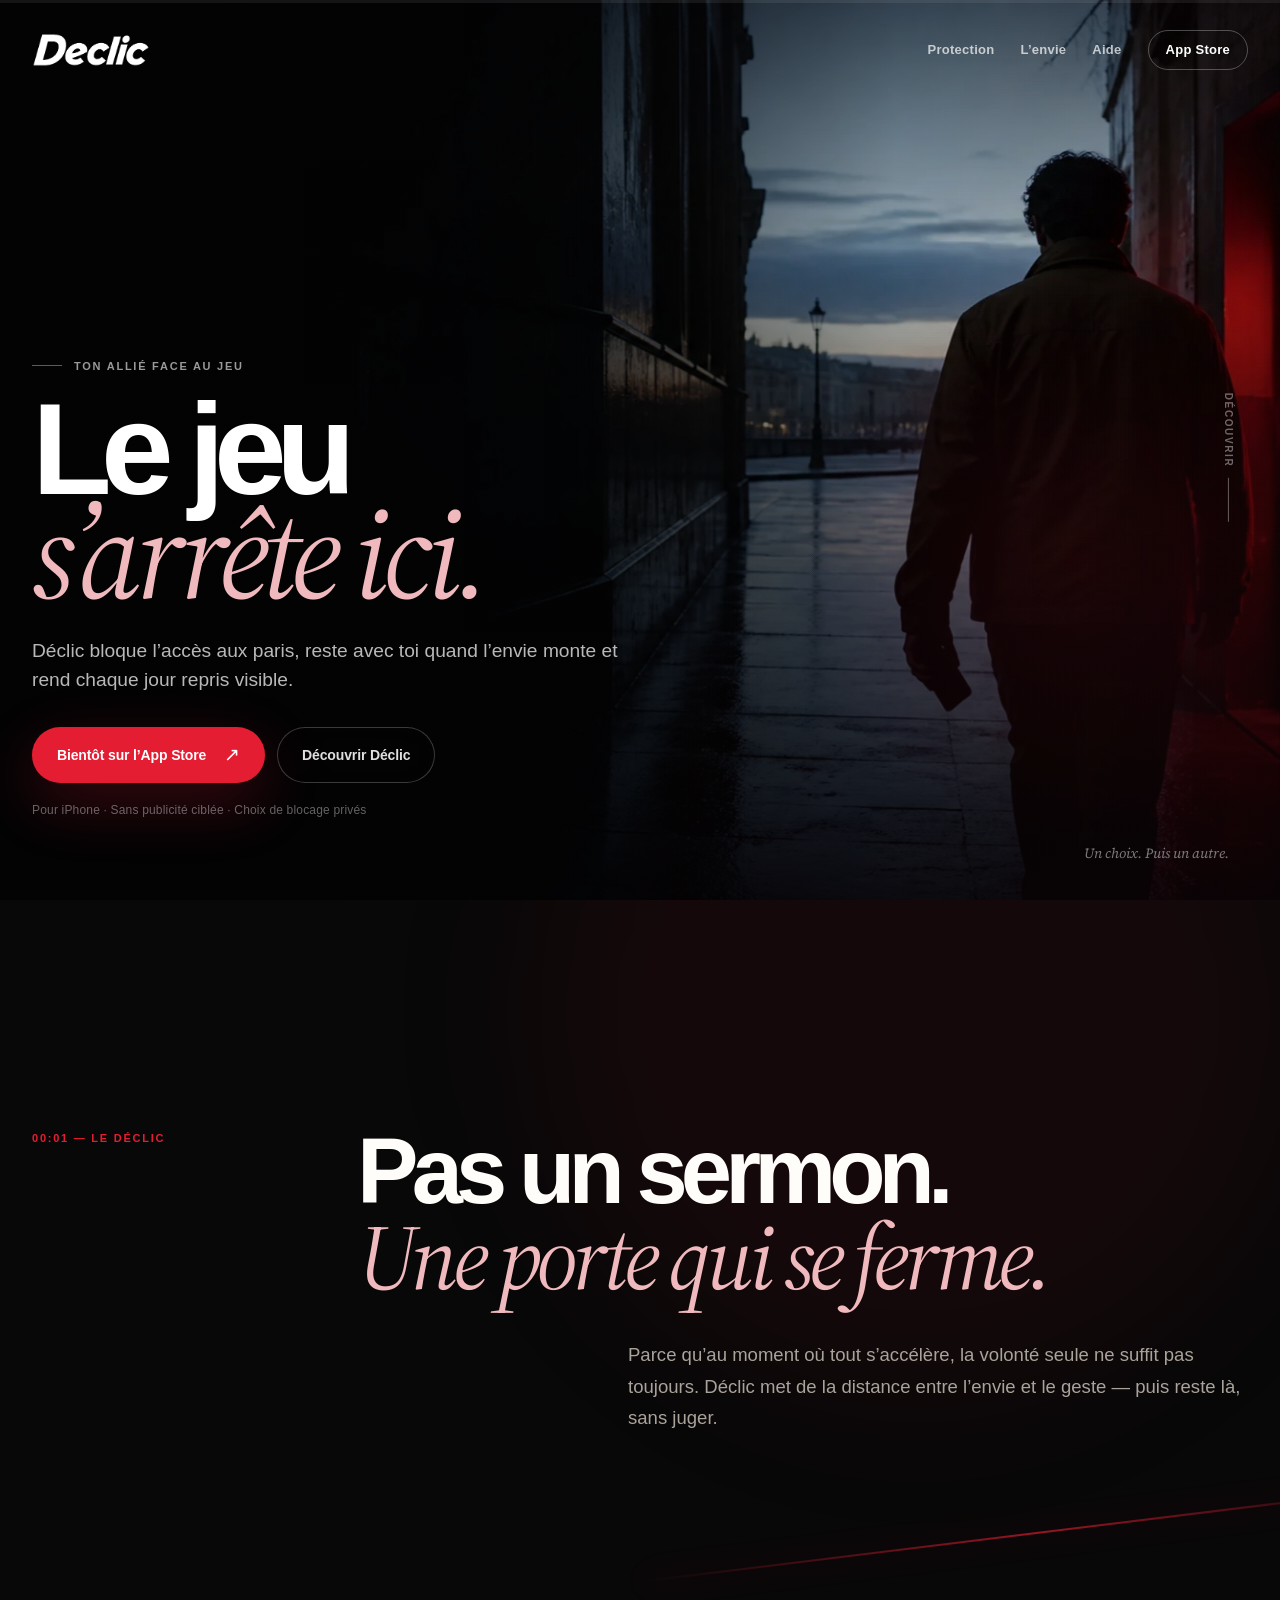
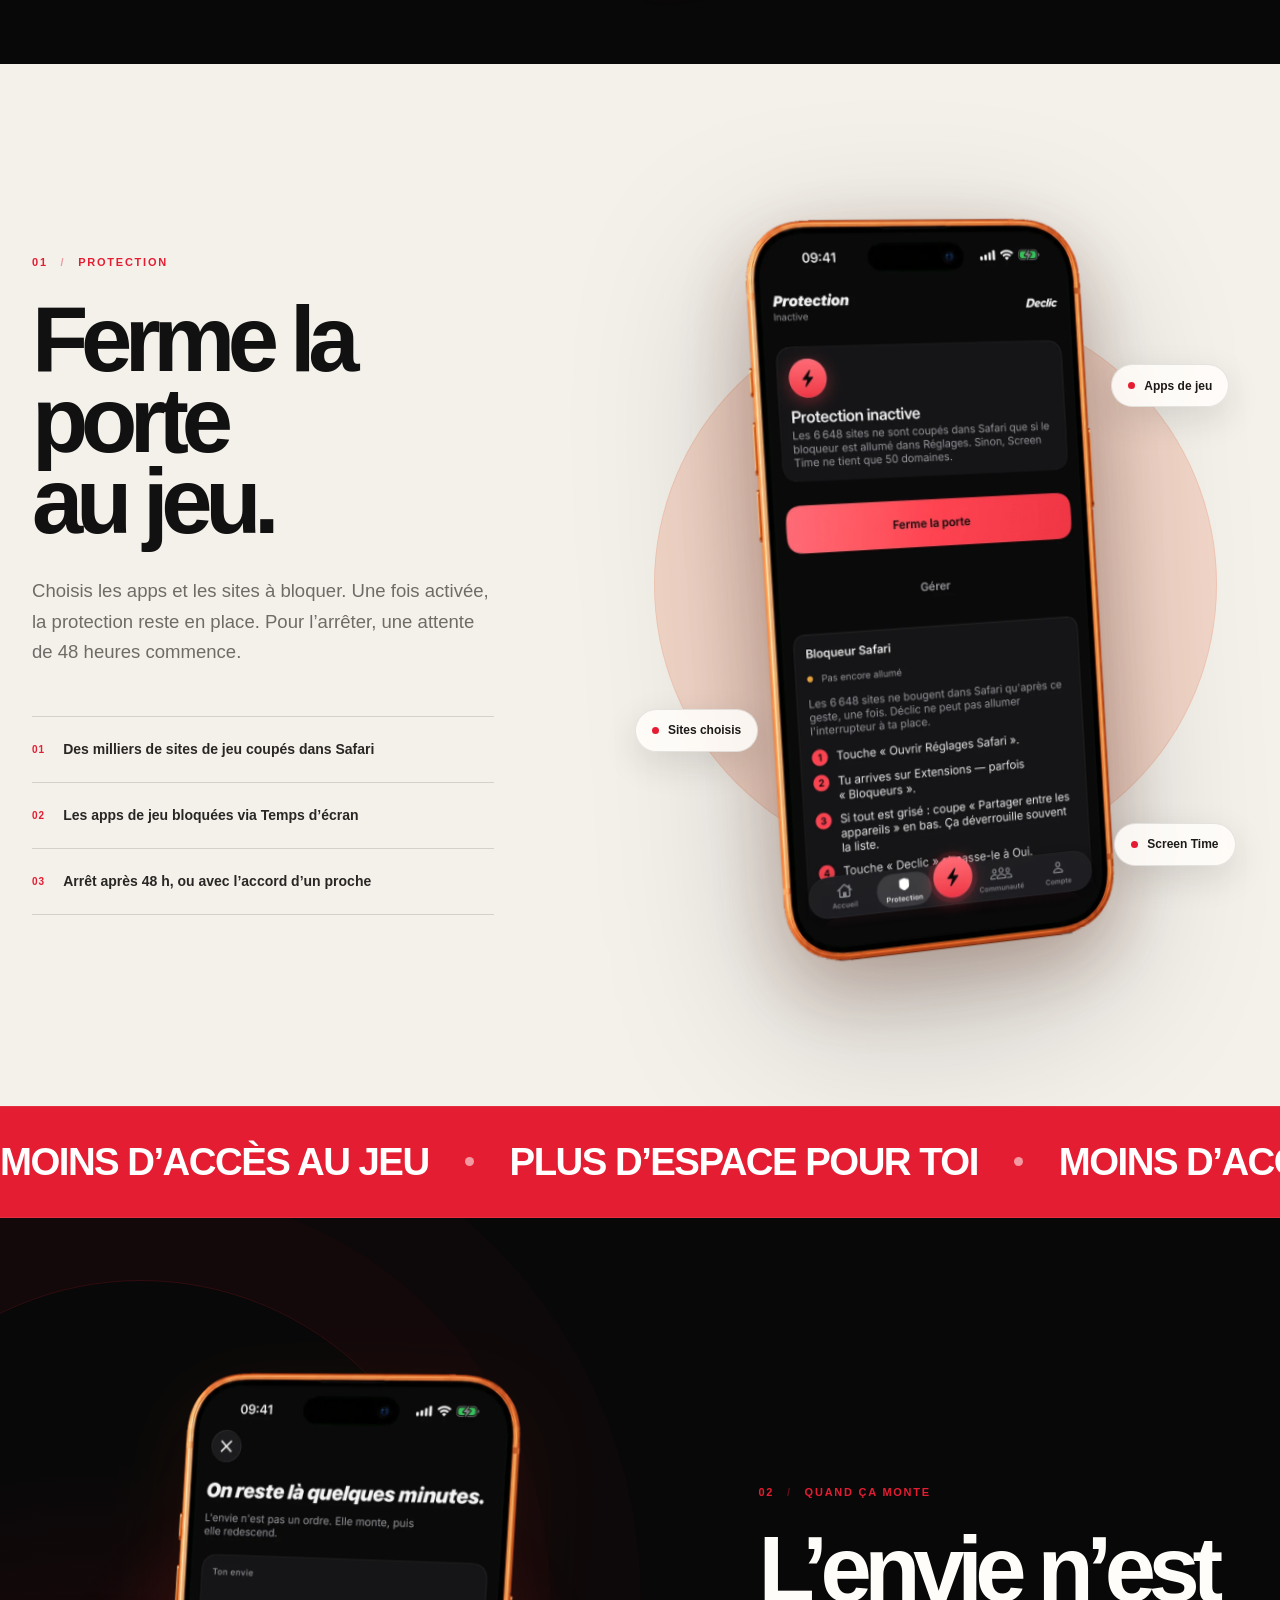
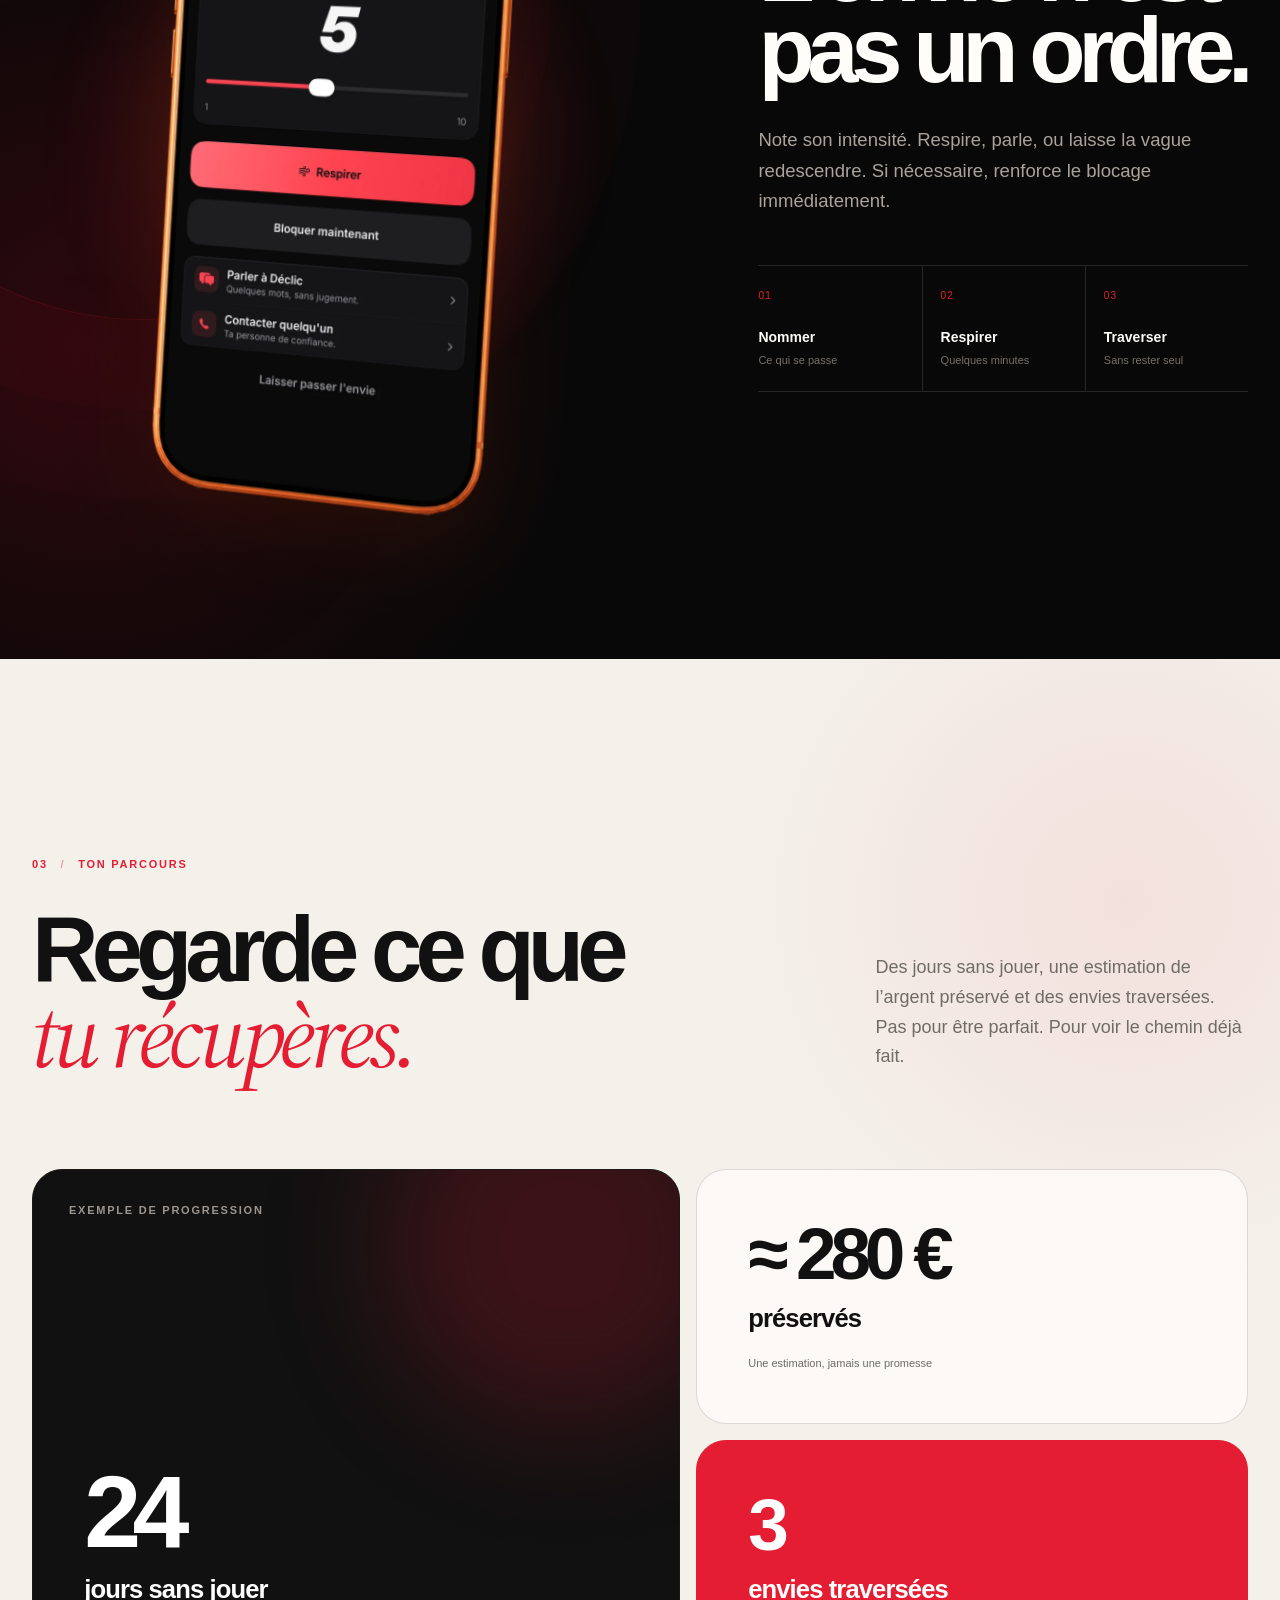
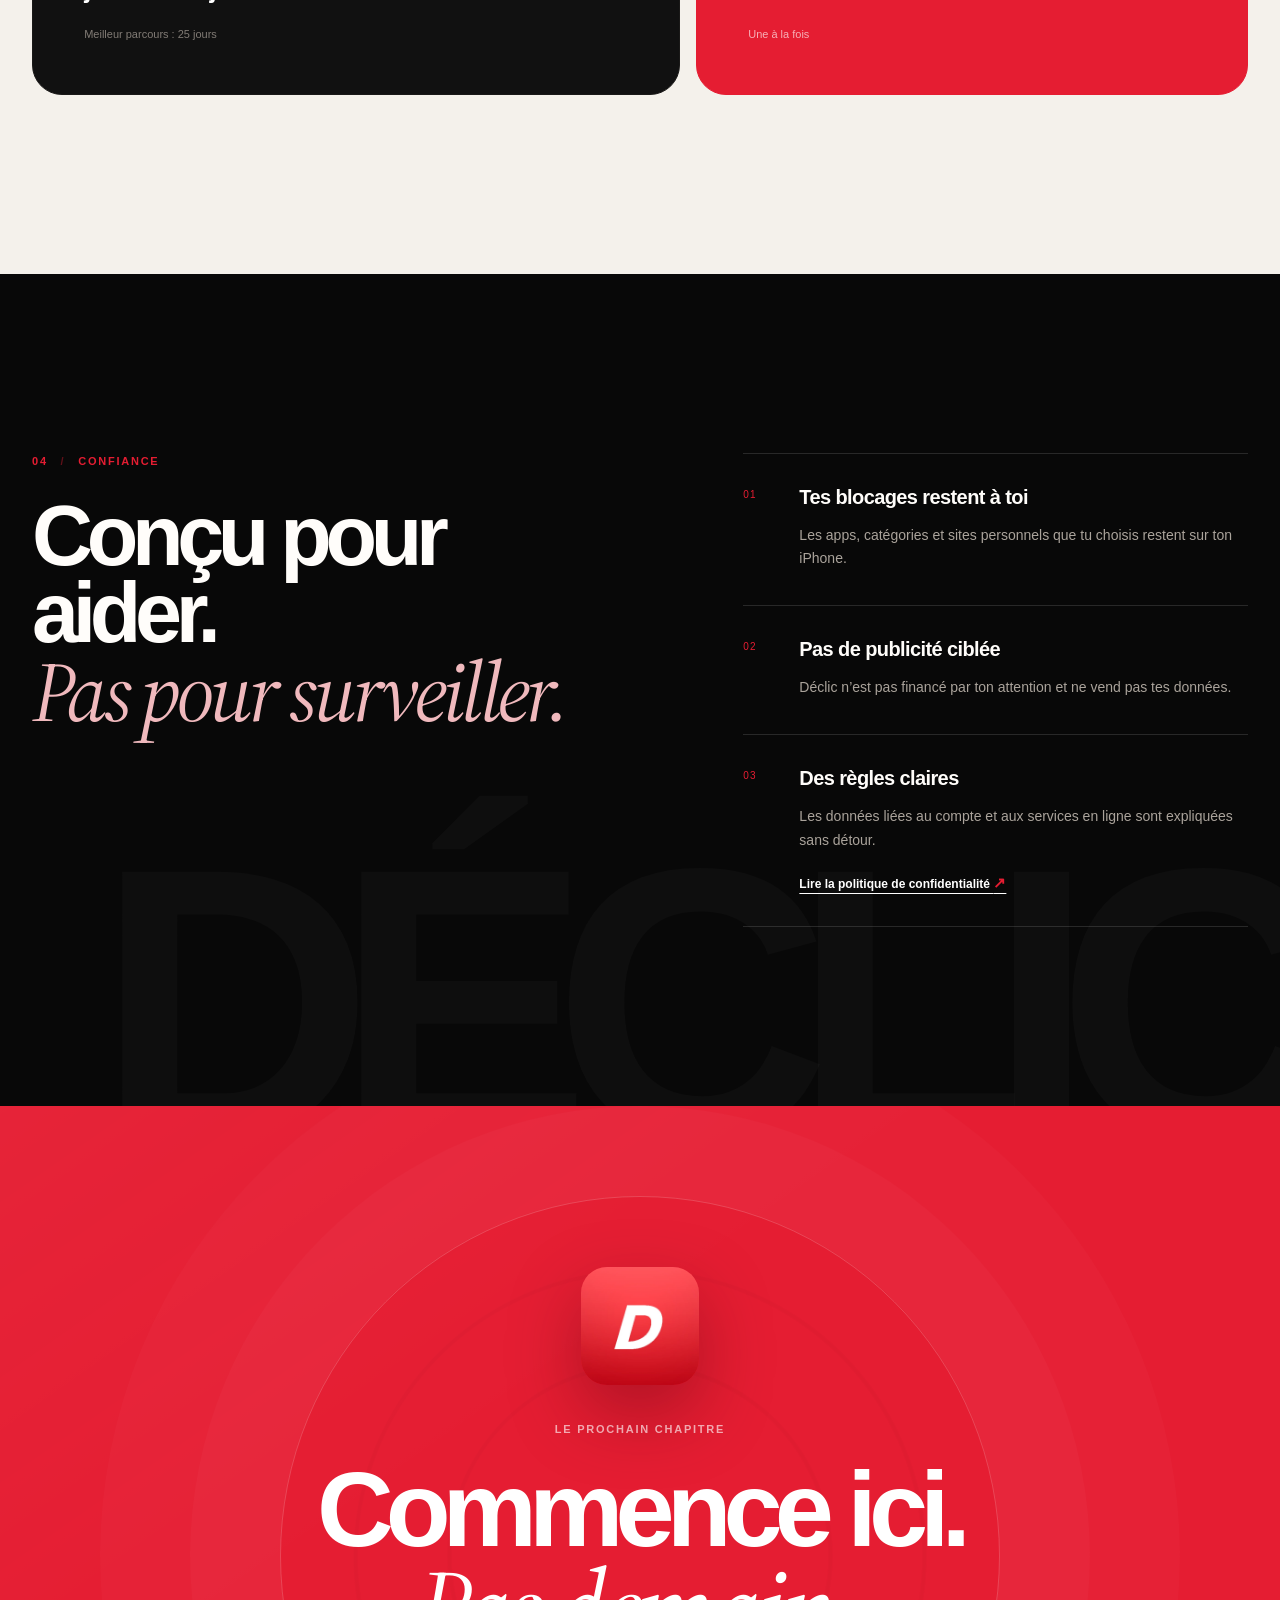
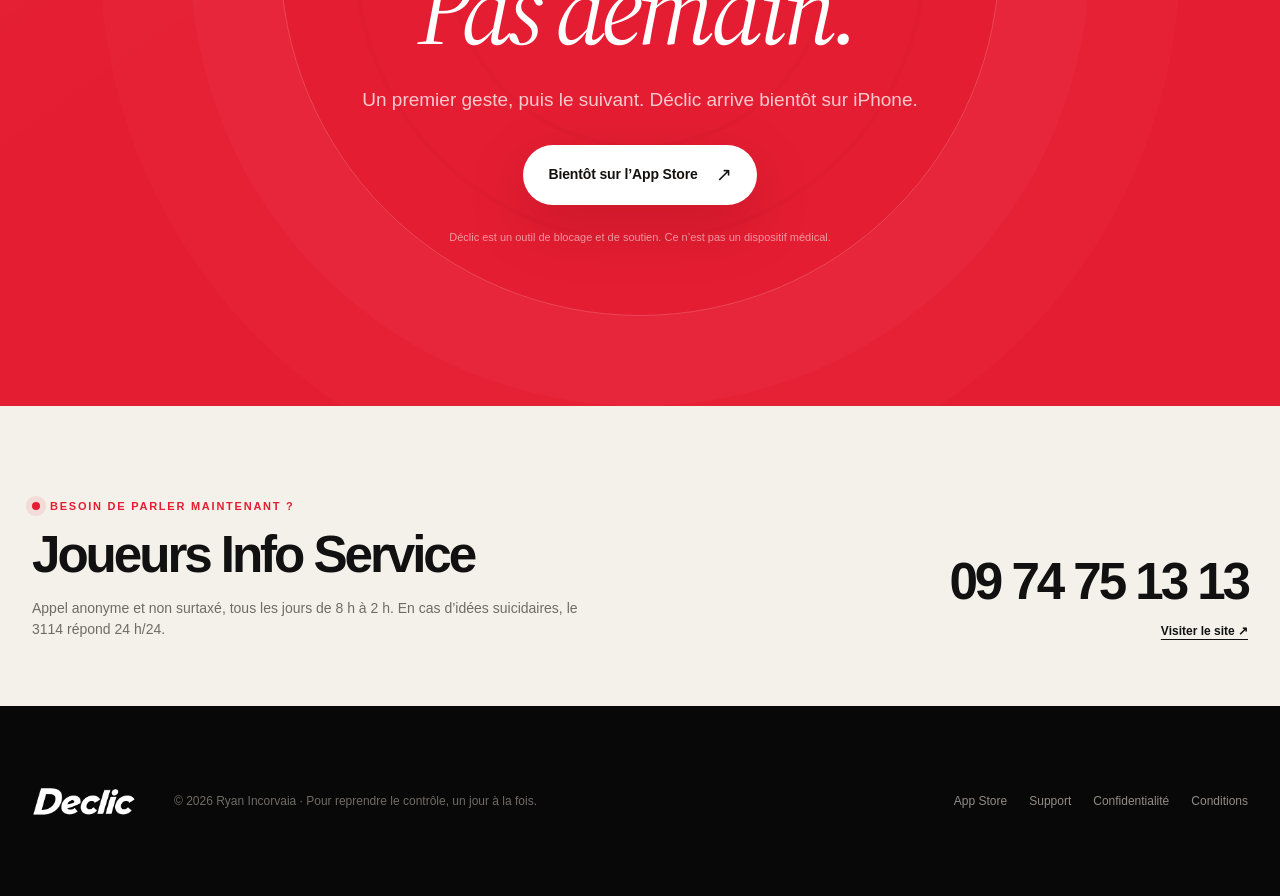
==== index.html @ e05a9e74 "Publish the Déclic site at ryaaan42.github.io. GitHub serves this repo at the account root, so / and" ====
<!doctype html>
<html lang="fr">
  <head>
    <meta charset="utf-8">
    <meta name="viewport" content="width=device-width, initial-scale=1">
    <title>Déclic — L’envie n’est pas un ordre</title>
    <meta
      name="description"
      content="Déclic bloque les apps et sites de jeu, t’accompagne quand l’envie monte et rend visible ce que tu récupères. Bientôt sur iPhone."
    >
    <meta name="apple-itunes-app" content="app-id=6802540340">
    <link rel="canonical" href="https://declicapp.fr/">

    <meta property="og:title" content="Déclic — Le jeu s’arrête ici">
    <meta
      property="og:description"
      content="L’allié face au jeu, sur iPhone."
    >
    <meta property="og:image" content="https://declicapp.fr/assets/og.jpg">
    <meta property="og:image:width" content="1200">
    <meta property="og:image:height" content="630">
    <meta property="og:image:alt" content="Déclic — Le jeu s’arrête ici.">
    <meta property="og:url" content="https://declicapp.fr/">
    <meta property="og:type" content="website">
    <meta property="og:locale" content="fr_FR">
    <meta property="og:site_name" content="Déclic">
    <meta name="twitter:card" content="summary_large_image">
    <meta name="twitter:title" content="Déclic — Le jeu s’arrête ici">
    <meta name="twitter:description" content="L’allié face au jeu, sur iPhone.">
    <meta name="twitter:image" content="https://declicapp.fr/assets/og.jpg">
    <meta name="twitter:image:alt" content="Déclic — Le jeu s’arrête ici.">

    <meta name="theme-color" content="#080808">
    <link rel="icon" href="assets/favicon.ico" sizes="any">
    <link rel="icon" type="image/png" href="assets/favicon.png" sizes="32x32">
    <link rel="apple-touch-icon" href="assets/apple-touch-icon.png">
    <link
      rel="preload"
      href="assets/hero-cinematic.webp"
      as="image"
      type="image/webp"
      fetchpriority="high"
    >
    <link rel="preconnect" href="https://fonts.googleapis.com">
    <link rel="preconnect" href="https://fonts.gstatic.com" crossorigin>
    <link
      href="https://fonts.googleapis.com/css2?family=Source+Serif+4:opsz,ital,wght@8..60,0,400;8..60,1,400&amp;display=swap"
      rel="stylesheet"
    >
    <script>document.documentElement.classList.add("js")</script>
    <link rel="stylesheet" href="styles.css">
    <script src="app.js" defer></script>

    <script type="application/ld+json">
      {
        "@context": "https://schema.org",
        "@type": "SoftwareApplication",
        "name": "Déclic",
        "operatingSystem": "iOS",
        "applicationCategory": "LifestyleApplication",
        "description": "Une app iPhone pour bloquer l’accès aux jeux d’argent, traverser les envies et suivre sa progression.",
        "url": "https://declicapp.fr/",
        "downloadUrl": "https://apps.apple.com/fr/app/id6802540340"
      }
    </script>
  </head>
  <body>
    <a class="skip-link" href="#contenu">Aller au contenu</a>
    <div class="timeline" aria-hidden="true"><span></span></div>

    <section class="hero">
      <picture>
        <source srcset="assets/hero-cinematic.webp" type="image/webp">
        <img
          class="hero-media"
          src="assets/hero-cinematic.jpg"
          width="1696"
          height="960"
          alt="Une personne quitte une rue sombre et marche vers la lumière du matin."
          fetchpriority="high"
        >
      </picture>

      <header class="hero-nav">
        <a class="brand" href="/" aria-label="Déclic, accueil">
          <picture>
            <source srcset="assets/logo.webp" type="image/webp">
            <img src="assets/logo.png" width="620" height="174" alt="">
          </picture>
        </a>
        <nav aria-label="Navigation principale">
          <a href="#protection">Protection</a>
          <a href="#envie">L’envie</a>
          <a href="support.html">Aide</a>
          <a class="nav-cta" href="https://apps.apple.com/fr/app/id6802540340">
            App Store
          </a>
        </nav>
      </header>

      <div class="hero-copy">
        <p class="eyebrow"><span aria-hidden="true"></span> Ton allié face au jeu</p>
        <h1>Le jeu<br><em>s’arrête ici.</em></h1>
        <p class="hero-lede">
          Déclic bloque l’accès aux paris, reste avec toi quand l’envie monte
          et rend chaque jour repris visible.
        </p>
        <div class="hero-actions">
          <a class="button button-primary" href="https://apps.apple.com/fr/app/id6802540340">
            Bientôt sur l’App Store <span aria-hidden="true">↗</span>
          </a>
          <a class="button button-ghost" href="#protection">Découvrir Déclic</a>
        </div>
        <p class="hero-note">Pour iPhone · Sans publicité ciblée · Choix de blocage privés</p>
      </div>

      <p class="scene-note" aria-hidden="true">Un choix. Puis un autre.</p>
      <a class="scroll-cue" href="#contenu" aria-label="Faire défiler vers la présentation">
        <span>Découvrir</span><i aria-hidden="true"></i>
      </a>
    </section>

    <main id="contenu">
      <section class="manifesto section-dark">
        <div class="shell manifesto-grid">
          <p class="scene-time reveal">00:01 — LE DÉCLIC</p>
          <div class="manifesto-copy reveal">
            <h2>Pas un sermon.<br><em>Une porte qui se ferme.</em></h2>
            <p>
              Parce qu’au moment où tout s’accélère, la volonté seule ne suffit pas toujours.
              Déclic met de la distance entre l’envie et le geste — puis reste là, sans juger.
            </p>
          </div>
        </div>
        <div class="red-thread" aria-hidden="true"></div>
      </section>

      <section class="act act-light" id="protection">
        <div class="shell act-grid">
          <div class="act-copy reveal">
            <p class="act-index">01 <span>/</span> PROTECTION</p>
            <h2>Ferme la porte<br>au jeu.</h2>
            <p class="act-lede">
              Choisis les apps et les sites à bloquer. Une fois activée, la protection
              reste en place. Pour l’arrêter, une attente de 48 heures commence.
            </p>
            <ul class="feature-list">
              <li><span aria-hidden="true">01</span> Des milliers de sites de jeu coupés dans Safari</li>
              <li><span aria-hidden="true">02</span> Les apps de jeu bloquées via Temps d’écran</li>
              <li><span aria-hidden="true">03</span> Arrêt après 48 h, ou avec l’accord d’un proche</li>
            </ul>
          </div>

          <div class="phone-stage reveal" aria-label="Déclic sur iPhone 17 Pro Max Cosmic Orange, écran Protection">
            <div class="stage-glow stage-glow-light" aria-hidden="true"></div>
            <figure class="device-shot device-shot-left">
              <picture>
                <source srcset="assets/device-protection.webp" type="image/webp">
                <img
                  src="assets/device-protection.png"
                  width="748"
                  height="1547"
                  alt="Écran Protection de Déclic sur iPhone 17 Pro Max Cosmic Orange."
                  loading="lazy"
                >
              </picture>
            </figure>
            <span class="float-label float-label-one" aria-hidden="true">Apps de jeu</span>
            <span class="float-label float-label-two" aria-hidden="true">Sites choisis</span>
            <span class="float-label float-label-three" aria-hidden="true">Screen Time</span>
          </div>
        </div>
      </section>

      <section class="interlude" aria-label="Transition">
        <div class="interlude-track" aria-hidden="true">
          <span>MOINS D’ACCÈS AU JEU</span><i></i><span>PLUS D’ESPACE POUR TOI</span><i></i>
          <span>MOINS D’ACCÈS AU JEU</span><i></i><span>PLUS D’ESPACE POUR TOI</span>
        </div>
      </section>

      <section class="act act-dark" id="envie">
        <div class="urge-aura" aria-hidden="true"></div>
        <div class="shell act-grid act-grid-reverse">
          <div class="phone-stage reveal" aria-label="Déclic sur iPhone 17 Pro Max Cosmic Orange, écran envie">
            <div class="stage-glow stage-glow-red" aria-hidden="true"></div>
            <figure class="device-shot device-shot-right">
              <picture>
                <source srcset="assets/device-urge.webp" type="image/webp">
                <img
                  src="assets/device-urge.png"
                  width="748"
                  height="1547"
                  alt="Écran envie de Déclic sur iPhone 17 Pro Max Cosmic Orange."
                  loading="lazy"
                >
              </picture>
            </figure>
          </div>

          <div class="act-copy reveal">
            <p class="act-index">02 <span>/</span> QUAND ÇA MONTE</p>
            <h2>L’envie n’est<br>pas un ordre.</h2>
            <p class="act-lede">
              Note son intensité. Respire, parle, ou laisse la vague redescendre.
              Si nécessaire, renforce le blocage immédiatement.
            </p>
            <div class="urge-steps" aria-label="Trois étapes pour traverser une envie">
              <div><span>01</span><strong>Nommer</strong><small>Ce qui se passe</small></div>
              <div><span>02</span><strong>Respirer</strong><small>Quelques minutes</small></div>
              <div><span>03</span><strong>Traverser</strong><small>Sans rester seul</small></div>
            </div>
          </div>
        </div>
      </section>

      <section class="progress-section" id="progression">
        <div class="shell">
          <div class="progress-heading reveal">
            <p class="act-index">03 <span>/</span> TON PARCOURS</p>
            <h2>Regarde ce que<br><em>tu récupères.</em></h2>
            <p>
              Des jours sans jouer, une estimation de l’argent préservé et des envies
              traversées. Pas pour être parfait. Pour voir le chemin déjà fait.
            </p>
          </div>

          <div class="metrics" aria-label="Exemple de progression dans Déclic">
            <article class="metric metric-primary reveal">
              <p class="metric-label">Exemple de progression</p>
              <strong>24</strong>
              <span>jours sans jouer</span>
              <small>Meilleur parcours : 25 jours</small>
            </article>
            <article class="metric reveal">
              <strong>≈ 280 €</strong>
              <span>préservés</span>
              <small>Une estimation, jamais une promesse</small>
            </article>
            <article class="metric metric-accent reveal">
              <strong>3</strong>
              <span>envies traversées</span>
              <small>Une à la fois</small>
            </article>
          </div>
        </div>
      </section>

      <section class="trust-section section-dark" id="confidentialite">
        <div class="shell trust-grid">
          <div class="trust-heading reveal">
            <p class="act-index">04 <span>/</span> CONFIANCE</p>
            <h2>Conçu pour aider.<br><em>Pas pour surveiller.</em></h2>
          </div>

          <div class="trust-points">
            <article class="trust-point reveal">
              <span aria-hidden="true">01</span>
              <h3>Tes blocages restent à toi</h3>
              <p>
                Les apps, catégories et sites personnels que tu choisis restent sur ton iPhone.
              </p>
            </article>
            <article class="trust-point reveal">
              <span aria-hidden="true">02</span>
              <h3>Pas de publicité ciblée</h3>
              <p>
                Déclic n’est pas financé par ton attention et ne vend pas tes données.
              </p>
            </article>
            <article class="trust-point reveal">
              <span aria-hidden="true">03</span>
              <h3>Des règles claires</h3>
              <p>
                Les données liées au compte et aux services en ligne sont expliquées sans détour.
              </p>
              <a href="confidentialite.html">Lire la politique de confidentialité <b aria-hidden="true">↗</b></a>
            </article>
          </div>
        </div>
      </section>

      <section class="final-cta">
        <div class="final-orbit" aria-hidden="true"></div>
        <div class="shell final-inner reveal">
          <picture>
            <source srcset="assets/app-icon.webp" type="image/webp">
            <img class="app-icon" src="assets/app-icon.png" width="512" height="512" alt="Icône Déclic">
          </picture>
          <p class="scene-time">LE PROCHAIN CHAPITRE</p>
          <h2>Commence ici.<br><em>Pas demain.</em></h2>
          <p>Un premier geste, puis le suivant. Déclic arrive bientôt sur iPhone.</p>
          <a class="button button-store" href="https://apps.apple.com/fr/app/id6802540340">
            Bientôt sur l’App Store <span aria-hidden="true">↗</span>
          </a>
          <small>Déclic est un outil de blocage et de soutien. Ce n’est pas un dispositif médical.</small>
        </div>
      </section>
    </main>

    <aside class="help" aria-labelledby="help-title">
      <div class="shell help-inner">
        <div>
          <p class="help-kicker"><span aria-hidden="true"></span> Besoin de parler maintenant&nbsp;?</p>
          <h2 id="help-title">Joueurs Info Service</h2>
          <p>
            Appel anonyme et non surtaxé, tous les jours de 8&nbsp;h à 2&nbsp;h.
            En cas d’idées suicidaires, le 3114 répond 24&nbsp;h/24.
          </p>
        </div>
        <div class="help-actions">
          <a class="help-phone" href="tel:+33974751313">09 74 75 13 13</a>
          <a href="https://www.joueurs-info-service.fr">Visiter le site <span aria-hidden="true">↗</span></a>
        </div>
      </div>
    </aside>

    <footer class="site-footer">
      <div class="shell footer-inner">
        <a class="brand footer-brand" href="/" aria-label="Déclic, accueil">
          <picture>
            <source srcset="assets/logo.webp" type="image/webp">
            <img src="assets/logo.png" width="620" height="174" alt="">
          </picture>
        </a>
        <p>© 2026 Ryan Incorvaia · Pour reprendre le contrôle, un jour à la fois.</p>
        <nav aria-label="Liens de bas de page">
          <a href="https://apps.apple.com/fr/app/id6802540340">App Store</a>
          <a href="support.html">Support</a>
          <a href="confidentialite.html">Confidentialité</a>
          <a href="https://www.apple.com/legal/internet-services/itunes/dev/stdeula/">Conditions</a>
        </nav>
      </div>
    </footer>
  </body>
</html>
---- styles.css ----
:root {
  --black: #080808;
  --black-soft: #111111;
  --ink: #111111;
  --paper: #f4f1eb;
  --paper-soft: #e9e5dd;
  --white: #fffdfa;
  --red: #e51d32;
  --red-deep: #a8091d;
  --rose: #f0b9bd;
  --muted-dark: #6f6b66;
  --muted-light: #aaa39b;
  --line-dark: rgba(255, 255, 255, 0.13);
  --line-light: rgba(17, 17, 17, 0.14);
  --sans: -apple-system, BlinkMacSystemFont, "Segoe UI", Helvetica, Arial, sans-serif;
  --serif: "Source Serif 4", Georgia, serif;
}

* {
  box-sizing: border-box;
}

html {
  scroll-behavior: smooth;
  background: var(--black);
}

body {
  margin: 0;
  overflow-x: hidden;
  background: var(--black);
  color: var(--white);
  font-family: var(--sans);
  font-size: 17px;
  line-height: 1.5;
  -webkit-font-smoothing: antialiased;
  text-rendering: optimizeLegibility;
}

body,
a,
button {
  -webkit-tap-highlight-color: transparent;
}

img {
  display: block;
  max-width: 100%;
  height: auto;
}

a {
  color: inherit;
}

::selection {
  background: var(--red);
  color: #fff;
}

:focus-visible {
  outline: 3px solid #fff;
  outline-offset: 4px;
  border-radius: 4px;
}

.skip-link {
  position: fixed;
  z-index: 1000;
  top: 14px;
  left: 14px;
  padding: 12px 16px;
  border-radius: 999px;
  background: #fff;
  color: #000;
  font-weight: 750;
  text-decoration: none;
  transform: translateY(-150%);
  transition: transform 160ms ease;
}

.skip-link:focus {
  transform: translateY(0);
}

.timeline {
  position: fixed;
  z-index: 100;
  inset: 0 0 auto;
  height: 3px;
  background: rgba(255, 255, 255, 0.07);
  pointer-events: none;
}

.timeline span {
  display: block;
  width: 100%;
  height: 100%;
  background: var(--red);
  transform: scaleX(0);
  transform-origin: left center;
  will-change: transform;
}

.shell {
  width: min(1280px, calc(100% - 64px));
  margin-inline: auto;
}

.section-dark {
  background: var(--black);
  color: var(--white);
}

.brand,
.mark {
  display: inline-flex;
  align-items: center;
  color: inherit;
  font-family: var(--sans);
  font-weight: 850;
  letter-spacing: -0.065em;
  line-height: 1;
  text-decoration: none;
}

.brand picture,
.mark picture {
  display: contents;
}

.brand img,
.mark img {
  width: 118px;
  height: auto;
}

.brand span,
.mark span {
  color: var(--red);
}

.button {
  min-height: 56px;
  display: inline-flex;
  align-items: center;
  justify-content: center;
  gap: 18px;
  padding: 0 24px;
  border: 1px solid transparent;
  border-radius: 999px;
  font-size: 14px;
  font-weight: 760;
  letter-spacing: -0.01em;
  text-decoration: none;
  transition: transform 180ms ease, background 180ms ease, border-color 180ms ease;
}

.button:hover {
  transform: translateY(-2px);
}

.button span {
  font-size: 19px;
  font-weight: 400;
}

.scene-time,
.act-index,
.eyebrow,
.metric-label,
.help-kicker {
  font-size: 11px;
  font-weight: 760;
  letter-spacing: 0.16em;
  text-transform: uppercase;
}

/* Hero */

.hero {
  min-height: 100svh;
  position: relative;
  display: grid;
  grid-template-rows: auto 1fr;
  isolation: isolate;
  overflow: hidden;
  background: #050506;
  color: #fff;
}

.hero > picture {
  position: absolute;
  z-index: -3;
  inset: 0;
}

.hero-media {
  width: 100%;
  height: 100%;
  object-fit: cover;
  object-position: 60% center;
  animation: heroPush 14s cubic-bezier(0.2, 0.65, 0.25, 1) both;
}

.hero::before,
.hero::after {
  content: "";
  position: absolute;
  z-index: -2;
  inset: 0;
  pointer-events: none;
}

.hero::before {
  background:
    linear-gradient(90deg, rgba(3, 3, 4, 0.96) 0%, rgba(3, 3, 4, 0.8) 35%, rgba(3, 3, 4, 0.12) 70%),
    linear-gradient(180deg, rgba(3, 3, 4, 0.52) 0%, transparent 28%, rgba(3, 3, 4, 0.88) 100%);
}

.hero::after {
  z-index: -1;
  opacity: 0.6;
  background:
    radial-gradient(circle at 84% 62%, rgba(229, 29, 50, 0.16), transparent 24%),
    linear-gradient(115deg, transparent 55%, rgba(229, 29, 50, 0.06));
}

.hero-nav {
  width: min(1480px, calc(100% - 64px));
  margin-inline: auto;
  padding-top: 30px;
  display: flex;
  align-items: center;
  justify-content: space-between;
  gap: 30px;
}

.hero-nav .brand {
  font-size: 26px;
}

.hero-nav nav {
  display: flex;
  align-items: center;
  gap: 26px;
}

.hero-nav nav a {
  color: rgba(255, 255, 255, 0.7);
  font-size: 13px;
  font-weight: 680;
  letter-spacing: 0.02em;
  text-decoration: none;
  transition: color 160ms ease, background 160ms ease;
}

.hero-nav nav a:hover {
  color: #fff;
}

.hero-nav .nav-cta {
  min-height: 40px;
  padding: 0 17px;
  display: inline-flex;
  align-items: center;
  border: 1px solid rgba(255, 255, 255, 0.28);
  border-radius: 999px;
  color: #fff;
}

.hero-nav .nav-cta:hover {
  background: rgba(255, 255, 255, 0.1);
}

.hero-copy {
  width: min(1480px, calc(100% - 64px));
  margin-inline: auto;
  align-self: end;
  padding: clamp(120px, 16vh, 210px) 0 clamp(72px, 9vh, 104px);
}

.eyebrow {
  margin: 0 0 24px;
  display: flex;
  align-items: center;
  gap: 12px;
  color: rgba(255, 255, 255, 0.6);
}

.eyebrow span {
  width: 30px;
  height: 1px;
  background: var(--red);
}

.hero h1 {
  max-width: 8.4ch;
  margin: 0;
  font-size: clamp(72px, 10.2vw, 152px);
  font-weight: 770;
  letter-spacing: -0.082em;
  line-height: 0.79;
}

.hero h1 em,
.manifesto h2 em,
.progress-heading h2 em,
.trust-heading h2 em,
.final-inner h2 em {
  display: inline-block;
  padding-right: 0.07em;
  color: var(--rose);
  font-family: var(--serif);
  font-weight: 400;
  letter-spacing: -0.055em;
}

.hero-lede {
  max-width: 610px;
  margin: 30px 0 32px;
  color: rgba(255, 255, 255, 0.72);
  font-size: clamp(17px, 1.5vw, 21px);
  line-height: 1.55;
}

.hero-actions {
  display: flex;
  align-items: center;
  flex-wrap: wrap;
  gap: 12px;
}

.button-primary {
  background: var(--red);
  color: #fff;
  box-shadow: 0 20px 60px rgba(229, 29, 50, 0.24);
}

.button-primary:hover {
  background: #f0253d;
}

.button-ghost {
  border-color: rgba(255, 255, 255, 0.22);
  background: rgba(10, 10, 10, 0.15);
  color: rgba(255, 255, 255, 0.88);
  backdrop-filter: blur(12px);
}

.button-ghost:hover {
  border-color: rgba(255, 255, 255, 0.42);
  background: rgba(255, 255, 255, 0.07);
}

.hero-note {
  margin: 18px 0 0;
  color: rgba(255, 255, 255, 0.38);
  font-size: 12px;
  letter-spacing: 0.015em;
}

.scene-note {
  position: absolute;
  right: 4vw;
  bottom: 4vh;
  margin: 0;
  color: rgba(255, 255, 255, 0.46);
  font-family: var(--serif);
  font-size: 14px;
  font-style: italic;
}

.scroll-cue {
  position: absolute;
  right: 4vw;
  top: 50%;
  display: flex;
  align-items: center;
  gap: 11px;
  color: rgba(255, 255, 255, 0.4);
  font-size: 10px;
  font-weight: 700;
  letter-spacing: 0.16em;
  text-decoration: none;
  text-transform: uppercase;
  transform: rotate(90deg) translateX(50%);
  transform-origin: right center;
}

.scroll-cue i {
  width: 44px;
  height: 1px;
  display: block;
  background: rgba(255, 255, 255, 0.36);
}

/* Manifesto */

.manifesto {
  position: relative;
  overflow: hidden;
  padding: clamp(130px, 18vw, 260px) 0;
}

.manifesto::before {
  content: "";
  position: absolute;
  inset: -35% auto auto 42%;
  width: 760px;
  height: 760px;
  border-radius: 50%;
  background: rgba(229, 29, 50, 0.06);
  filter: blur(80px);
}

.manifesto-grid {
  position: relative;
  display: grid;
  grid-template-columns: minmax(150px, 0.4fr) 1.6fr;
  gap: clamp(40px, 8vw, 120px);
  align-items: start;
}

.scene-time {
  margin: 0;
  color: var(--red);
}

.manifesto-copy h2,
.progress-heading h2,
.trust-heading h2,
.final-inner h2 {
  margin: 0;
  font-size: clamp(55px, 7.2vw, 106px);
  font-weight: 730;
  letter-spacing: -0.075em;
  line-height: 0.92;
}

.manifesto-copy h2 em {
  color: var(--rose);
}

.manifesto-copy > p {
  max-width: 620px;
  margin: 38px 0 0 auto;
  color: var(--muted-light);
  font-size: clamp(17px, 1.45vw, 20px);
  line-height: 1.7;
}

.red-thread {
  position: absolute;
  right: -12%;
  bottom: 17%;
  width: 62%;
  height: 2px;
  opacity: 0.65;
  background: linear-gradient(90deg, transparent, var(--red), transparent);
  box-shadow: 0 0 30px rgba(229, 29, 50, 0.55);
  transform: rotate(-7deg);
}

/* Product acts */

.act {
  position: relative;
  min-height: 980px;
  padding: clamp(110px, 11vw, 170px) 0;
  overflow: hidden;
}

.act-light {
  background: var(--paper);
  color: var(--ink);
}

.act-dark {
  background:
    radial-gradient(circle at 7% 70%, rgba(173, 9, 29, 0.22), transparent 35%),
    var(--black);
  color: var(--white);
}

.act-grid {
  position: relative;
  z-index: 1;
  display: grid;
  grid-template-columns: minmax(0, 0.85fr) minmax(420px, 1.15fr);
  gap: clamp(60px, 10vw, 150px);
  align-items: center;
}

.act-grid-reverse {
  grid-template-columns: minmax(420px, 1.1fr) minmax(0, 0.9fr);
}

.act-copy {
  max-width: 590px;
}

.act-index {
  margin: 0 0 28px;
  color: var(--red);
}

.act-index span {
  margin: 0 8px;
  color: currentColor;
  opacity: 0.4;
}

.act h2 {
  margin: 0;
  font-size: clamp(61px, 7.2vw, 106px);
  font-weight: 750;
  letter-spacing: -0.08em;
  line-height: 0.88;
}

.act-lede {
  max-width: 550px;
  margin: 34px 0 0;
  color: var(--muted-dark);
  font-size: clamp(17px, 1.45vw, 20px);
  line-height: 1.65;
}

.act-dark .act-lede {
  color: var(--muted-light);
}

.feature-list {
  margin: 48px 0 0;
  padding: 0;
  border-top: 1px solid var(--line-light);
  list-style: none;
}

.feature-list li {
  min-height: 66px;
  display: flex;
  align-items: center;
  gap: 18px;
  border-bottom: 1px solid var(--line-light);
  color: #292724;
  font-size: 14px;
  font-weight: 680;
}

.feature-list span {
  color: var(--red);
  font-size: 10px;
  letter-spacing: 0.1em;
}

.phone-stage {
  min-height: 760px;
  position: relative;
  display: grid;
  place-items: center;
}

.stage-glow {
  position: absolute;
  width: min(620px, 90%);
  aspect-ratio: 1;
  border-radius: 50%;
}

.stage-glow-light {
  background: rgba(229, 90, 40, 0.18);
  box-shadow: inset 0 0 0 1px rgba(229, 90, 40, 0.12);
}

.stage-glow-red {
  background: radial-gradient(circle, rgba(229, 90, 40, 0.42), rgba(229, 29, 50, 0.08) 55%, transparent 72%);
  filter: blur(16px);
}

/* Photoreal Cosmic Orange iPhone 17 Pro Max */
.device-shot {
  position: relative;
  z-index: 2;
  width: clamp(250px, 28vw, 380px);
  margin: 0;
  transform-style: preserve-3d;
  filter: drop-shadow(0 28px 40px rgba(90, 28, 8, 0.28)) drop-shadow(0 50px 80px rgba(0, 0, 0, 0.22));
}

.device-shot picture,
.device-shot img {
  display: block;
  width: 100%;
  height: auto;
}

.device-shot-left {
  transform: perspective(1600px) rotateY(14deg) rotateZ(-3.5deg);
}

.device-shot-right {
  transform: perspective(1600px) rotateY(-14deg) rotateZ(3.5deg);
}

.float-label {
  position: absolute;
  z-index: 3;
  min-height: 43px;
  display: inline-flex;
  align-items: center;
  padding: 0 16px;
  border: 1px solid rgba(17, 17, 17, 0.1);
  border-radius: 999px;
  background: rgba(255, 253, 250, 0.88);
  color: #1d1b19;
  box-shadow: 0 12px 35px rgba(36, 28, 20, 0.12);
  font-size: 12px;
  font-weight: 720;
  backdrop-filter: blur(14px);
}

.float-label::before {
  content: "";
  width: 7px;
  height: 7px;
  margin-right: 9px;
  border-radius: 50%;
  background: var(--red);
}

.float-label-one {
  top: 21%;
  right: 3%;
}

.float-label-two {
  left: 2%;
  bottom: 28%;
}

.float-label-three {
  right: 2%;
  bottom: 13%;
}

.interlude {
  min-height: 112px;
  display: flex;
  align-items: center;
  overflow: hidden;
  border-top: 1px solid rgba(255, 255, 255, 0.08);
  border-bottom: 1px solid rgba(255, 255, 255, 0.08);
  background: var(--red);
  color: #fff;
}

.interlude-track {
  width: max-content;
  display: flex;
  align-items: center;
  gap: 36px;
  white-space: nowrap;
  animation: marquee 24s linear infinite;
}

.interlude-track span {
  font-size: clamp(25px, 3vw, 42px);
  font-weight: 820;
  letter-spacing: -0.04em;
}

.interlude-track i {
  width: 9px;
  height: 9px;
  display: block;
  border-radius: 50%;
  background: #fff;
  opacity: 0.55;
}

.urge-aura {
  position: absolute;
  top: 6%;
  left: -14%;
  width: 640px;
  height: 640px;
  border: 1px solid rgba(229, 29, 50, 0.18);
  border-radius: 50%;
  box-shadow:
    0 0 0 90px rgba(229, 29, 50, 0.025),
    0 0 0 180px rgba(229, 29, 50, 0.018);
}

.urge-steps {
  margin-top: 48px;
  display: grid;
  grid-template-columns: repeat(3, 1fr);
  border-top: 1px solid var(--line-dark);
  border-bottom: 1px solid var(--line-dark);
}

.urge-steps div {
  min-width: 0;
  padding: 22px 12px 23px 0;
  display: grid;
}

.urge-steps div + div {
  padding-left: 18px;
  border-left: 1px solid var(--line-dark);
}

.urge-steps span {
  margin-bottom: 24px;
  color: var(--red);
  font-size: 10px;
  letter-spacing: 0.12em;
}

.urge-steps strong {
  font-size: 14px;
}

.urge-steps small {
  margin-top: 4px;
  color: #77716b;
  font-size: 11px;
}

/* Progress */

.progress-section {
  position: relative;
  padding: clamp(120px, 14vw, 210px) 0;
  overflow: hidden;
  background:
    radial-gradient(circle at 88% 20%, rgba(229, 29, 50, 0.08), transparent 28%),
    var(--paper);
  color: var(--ink);
}

.progress-heading {
  display: grid;
  grid-template-columns: minmax(0, 1.35fr) minmax(310px, 0.65fr);
  gap: 70px;
  align-items: end;
}

.progress-heading .act-index {
  grid-column: 1 / -1;
  margin-bottom: -34px;
}

.progress-heading h2 em {
  color: var(--red);
}

.progress-heading > p:last-child {
  margin: 0 0 7px;
  color: var(--muted-dark);
  font-size: 18px;
  line-height: 1.65;
}

.metrics {
  margin-top: 90px;
  display: grid;
  grid-template-columns: 1.08fr 0.92fr;
  grid-template-rows: repeat(2, minmax(220px, 1fr));
  gap: 16px;
}

.metric {
  min-height: 230px;
  display: flex;
  flex-direction: column;
  justify-content: flex-end;
  padding: clamp(28px, 4vw, 52px);
  border: 1px solid var(--line-light);
  border-radius: 30px;
  background: rgba(255, 253, 250, 0.72);
}

.metric-primary {
  grid-row: 1 / 3;
  min-height: 476px;
  position: relative;
  overflow: hidden;
  border-color: #1a1918;
  background: #111;
  color: #fff;
}

.metric-primary::after {
  content: "";
  position: absolute;
  top: -20%;
  right: -10%;
  width: 360px;
  height: 360px;
  border-radius: 50%;
  background: rgba(229, 29, 50, 0.2);
  filter: blur(60px);
}

.metric-accent {
  border-color: var(--red);
  background: var(--red);
  color: #fff;
}

.metric-label {
  position: absolute;
  z-index: 1;
  top: 32px;
  left: 36px;
  margin: 0;
  color: #9d9690;
}

.metric strong,
.metric span,
.metric small {
  position: relative;
  z-index: 1;
}

.metric strong {
  font-size: clamp(62px, 8vw, 124px);
  font-weight: 760;
  letter-spacing: -0.085em;
  line-height: 0.9;
}

.metric:not(.metric-primary) strong {
  font-size: clamp(50px, 5.7vw, 82px);
}

.metric span {
  margin-top: 12px;
  font-size: clamp(21px, 2vw, 28px);
  font-weight: 680;
  letter-spacing: -0.035em;
}

.metric small {
  margin-top: 18px;
  color: var(--muted-dark);
  font-size: 11px;
}

.metric-primary small {
  color: #817b75;
}

.metric-accent small {
  color: rgba(255, 255, 255, 0.65);
}

/* Trust */

.trust-section {
  position: relative;
  padding: clamp(120px, 14vw, 210px) 0;
  overflow: hidden;
}

.trust-section::after {
  content: "DÉCLIC";
  position: absolute;
  right: -0.04em;
  bottom: -0.23em;
  color: rgba(255, 255, 255, 0.025);
  font-size: clamp(180px, 30vw, 470px);
  font-weight: 900;
  letter-spacing: -0.1em;
  line-height: 1;
  pointer-events: none;
}

.trust-grid {
  position: relative;
  z-index: 1;
  display: grid;
  grid-template-columns: minmax(0, 1.05fr) minmax(360px, 0.95fr);
  gap: clamp(70px, 12vw, 170px);
}

.trust-heading h2 {
  font-size: clamp(55px, 6.6vw, 94px);
}

.trust-heading h2 em {
  color: var(--rose);
}

.trust-points {
  border-top: 1px solid var(--line-dark);
}

.trust-point {
  display: grid;
  grid-template-columns: 38px 1fr;
  gap: 3px 18px;
  padding: 28px 0 32px;
  border-bottom: 1px solid var(--line-dark);
}

.trust-point > span {
  grid-row: 1 / 4;
  padding-top: 5px;
  color: var(--red);
  font-size: 10px;
  letter-spacing: 0.12em;
}

.trust-point h3 {
  margin: 0;
  font-size: 20px;
  letter-spacing: -0.03em;
}

.trust-point p {
  margin: 9px 0 0;
  color: var(--muted-light);
  font-size: 14px;
  line-height: 1.65;
}

.trust-point a {
  width: fit-content;
  margin-top: 17px;
  color: #fff;
  font-size: 12px;
  font-weight: 700;
  text-underline-offset: 5px;
}

.trust-point b {
  color: var(--red);
  font-size: 15px;
}

/* Final CTA */

.final-cta {
  min-height: 900px;
  position: relative;
  display: grid;
  place-items: center;
  overflow: hidden;
  padding: 120px 0;
  background: var(--red);
  color: #fff;
  text-align: center;
}

.final-cta::before {
  content: "";
  position: absolute;
  inset: 0;
  opacity: 0.18;
  background:
    radial-gradient(circle at center, transparent 0 24%, rgba(80, 0, 11, 0.18) 24.2% 24.5%, transparent 24.7% 36%, rgba(80, 0, 11, 0.18) 36.2% 36.5%, transparent 36.7%),
    linear-gradient(145deg, rgba(255, 255, 255, 0.17), transparent 42%);
}

.final-orbit {
  position: absolute;
  width: min(720px, 84vw);
  aspect-ratio: 1;
  border: 1px solid rgba(255, 255, 255, 0.18);
  border-radius: 50%;
  box-shadow:
    0 0 0 90px rgba(255, 255, 255, 0.025),
    0 0 0 180px rgba(255, 255, 255, 0.018);
}

.final-inner {
  position: relative;
  z-index: 1;
  display: flex;
  flex-direction: column;
  align-items: center;
}

.app-icon {
  width: 118px;
  margin-bottom: 36px;
  border-radius: 22%;
  box-shadow: 0 28px 70px rgba(75, 0, 12, 0.35);
}

.final-inner .scene-time {
  color: rgba(255, 255, 255, 0.62);
}

.final-inner h2 {
  margin-top: 23px;
  font-size: clamp(61px, 8.3vw, 118px);
}

.final-inner h2 em {
  color: #fff;
}

.final-inner > p:not(.scene-time) {
  margin: 30px 0;
  color: rgba(255, 255, 255, 0.76);
  font-size: 19px;
}

.button-store {
  min-height: 60px;
  background: #fff;
  color: #15110f;
  box-shadow: 0 20px 60px rgba(79, 0, 12, 0.2);
}

.button-store:hover {
  background: #fff8f3;
}

.final-inner small {
  max-width: 520px;
  margin-top: 24px;
  color: rgba(255, 255, 255, 0.54);
  font-size: 11px;
  line-height: 1.5;
}

/* Help and footer */

.help {
  background: var(--paper);
  color: var(--ink);
}

.help-inner {
  min-height: 300px;
  padding: 66px 0;
  display: flex;
  align-items: flex-end;
  justify-content: space-between;
  gap: 60px;
}

.help-kicker {
  margin: 0 0 15px;
  display: flex;
  align-items: center;
  gap: 10px;
  color: var(--red);
}

.help-kicker span {
  width: 8px;
  height: 8px;
  border-radius: 50%;
  background: var(--red);
  box-shadow: 0 0 0 6px rgba(229, 29, 50, 0.1);
}

.help h2 {
  margin: 0;
  font-size: clamp(38px, 4vw, 60px);
  letter-spacing: -0.06em;
  line-height: 1;
}

.help p:not(.help-kicker) {
  max-width: 580px;
  margin: 18px 0 0;
  color: var(--muted-dark);
  font-size: 14px;
}

.help-actions {
  flex: 0 0 auto;
  display: flex;
  flex-direction: column;
  align-items: flex-end;
  gap: 15px;
}

.help-actions a {
  color: var(--ink);
  font-size: 12px;
  font-weight: 700;
  text-underline-offset: 4px;
}

.help-actions .help-phone {
  font-size: clamp(32px, 4vw, 54px);
  font-weight: 780;
  letter-spacing: -0.06em;
  line-height: 1;
  text-decoration: none;
}

.site-footer,
footer.site {
  background: var(--black);
  color: #706b66;
}

.footer-inner,
footer.site {
  min-height: 190px;
  padding: 50px 0;
  display: grid;
  grid-template-columns: auto 1fr auto;
  gap: 38px;
  align-items: center;
}

.footer-brand {
  color: #fff;
  font-size: 25px;
}

.footer-brand img {
  width: 104px;
}

.site-footer p,
footer.site p {
  margin: 0;
  font-size: 12px;
}

.site-footer nav,
footer.site nav {
  display: flex;
  flex-wrap: wrap;
  justify-content: flex-end;
  gap: 22px;
}

.site-footer nav a,
footer.site nav a {
  color: #938c85;
  font-size: 12px;
  text-decoration: none;
}

.site-footer nav a:hover,
footer.site nav a:hover {
  color: #fff;
}

/* Support, legal and 404 pages */

.legal {
  width: min(780px, calc(100% - 48px));
  margin: 0 auto;
  padding: 54px 0 110px;
  color: var(--white);
}

.legal header,
.subhead {
  margin-bottom: 90px;
  display: flex;
  align-items: center;
  justify-content: space-between;
  gap: 30px;
}

.legal header .logo,
.subhead .logo {
  color: #fff;
  font-size: 25px;
}

.legal header .logo img,
.subhead .logo img {
  width: 108px;
}

.legal header nav,
.subhead nav {
  display: flex;
  gap: 20px;
}

.legal header a,
.subhead a {
  color: #a7a09a;
  font-size: 13px;
  font-weight: 680;
  text-decoration: none;
}

.legal .kicker {
  margin: 0 0 18px;
  color: var(--red);
  font-size: 11px;
  font-weight: 760;
  letter-spacing: 0.16em;
  text-transform: uppercase;
}

.legal h1 {
  margin: 0 0 40px;
  color: #fff;
  font-size: clamp(54px, 8vw, 82px);
  letter-spacing: -0.07em;
  line-height: 0.95;
}

.legal h2 {
  margin: 52px 0 14px;
  color: #fff;
  font-size: 26px;
  letter-spacing: -0.04em;
}

.legal p,
.legal li {
  color: #aaa39b;
  font-size: 16px;
  line-height: 1.75;
}

.legal li + li {
  margin-top: 10px;
}

.legal a {
  color: #fff;
  text-underline-offset: 4px;
}

footer.site {
  width: min(1120px, calc(100% - 48px));
  margin: 0 auto;
}

/* Motion */

.js .reveal {
  opacity: 0;
  transform: translateY(40px);
  transition:
    opacity 700ms cubic-bezier(0.2, 0.72, 0.25, 1),
    transform 900ms cubic-bezier(0.2, 0.72, 0.25, 1);
}

.js .reveal.is-visible {
  opacity: 1;
  transform: translateY(0);
}

@keyframes heroPush {
  from {
    transform: scale(1.045);
  }

  to {
    transform: scale(1);
  }
}

@keyframes marquee {
  to {
    transform: translateX(-50%);
  }
}

@media (max-width: 1020px) {
  .act-grid,
  .act-grid-reverse {
    grid-template-columns: minmax(0, 0.9fr) minmax(340px, 1.1fr);
    gap: 45px;
  }

  .float-label-one,
  .float-label-three {
    right: -2%;
  }

  .float-label-two {
    left: -2%;
  }

  .trust-grid {
    gap: 70px;
  }

  .footer-inner,
  footer.site {
    grid-template-columns: auto 1fr;
  }

  .site-footer nav,
  footer.site nav {
    grid-column: 1 / -1;
    justify-content: flex-start;
  }
}

@media (max-width: 800px) {
  .shell {
    width: min(680px, calc(100% - 40px));
  }

  .hero-nav,
  .hero-copy {
    width: calc(100% - 40px);
  }

  .hero-nav {
    padding-top: 22px;
  }

  .hero-nav nav > a:not(.nav-cta) {
    display: none;
  }

  .hero-media {
    object-position: 67% center;
  }

  .hero::before {
    background:
      linear-gradient(90deg, rgba(3, 3, 4, 0.92) 0%, rgba(3, 3, 4, 0.65) 58%, rgba(3, 3, 4, 0.2) 100%),
      linear-gradient(180deg, rgba(3, 3, 4, 0.46) 0%, rgba(3, 3, 4, 0.16) 30%, rgba(3, 3, 4, 0.93) 82%);
  }

  .hero-copy {
    padding-bottom: 68px;
  }

  .hero h1 {
    font-size: clamp(58px, 18vw, 90px);
  }

  .hero-lede {
    max-width: 520px;
    font-size: 17px;
  }

  .scene-note,
  .scroll-cue {
    display: none;
  }

  .manifesto-grid,
  .progress-heading,
  .trust-grid {
    grid-template-columns: 1fr;
  }

  .manifesto-copy > p {
    margin-left: 0;
  }

  .red-thread {
    width: 90%;
    right: -25%;
  }

  .act {
    min-height: 0;
    padding: 110px 0;
  }

  .act-grid,
  .act-grid-reverse {
    grid-template-columns: 1fr;
    gap: 70px;
  }

  .act-grid-reverse .act-copy {
    order: -1;
  }

  .act-copy {
    max-width: 620px;
  }

  .act h2 {
    font-size: clamp(56px, 15vw, 88px);
  }

  .phone-stage {
    min-height: 680px;
  }

  .device-shot {
    width: min(340px, 74vw);
  }

  .device-shot-left,
  .device-shot-right {
    transform: none;
  }

  .float-label-one {
    right: 4%;
  }

  .float-label-two {
    left: 3%;
  }

  .float-label-three {
    right: 3%;
  }

  .progress-heading {
    gap: 34px;
  }

  .progress-heading .act-index {
    grid-column: auto;
    margin-bottom: 0;
  }

  .progress-heading > p:last-child {
    max-width: 590px;
  }

  .metrics {
    grid-template-columns: 1fr;
    grid-template-rows: none;
  }

  .metric-primary {
    grid-row: auto;
    min-height: 430px;
  }

  .metric {
    min-height: 250px;
  }

  .trust-grid {
    gap: 80px;
  }

  .final-cta {
    min-height: 820px;
  }

  .help-inner {
    min-height: 0;
    align-items: flex-start;
    flex-direction: column;
  }

  .help-actions {
    align-items: flex-start;
  }

  .footer-inner,
  footer.site {
    min-height: 0;
    grid-template-columns: 1fr;
    gap: 24px;
  }

  .site-footer nav,
  footer.site nav {
    grid-column: auto;
  }
}

@media (max-width: 520px) {
  body {
    font-size: 16px;
  }

  .hero {
    min-height: max(100svh, 760px);
  }

  .hero h1 {
    font-size: clamp(54px, 17vw, 76px);
  }

  .eyebrow {
    margin-bottom: 19px;
    font-size: 9px;
  }

  .hero-lede {
    margin: 24px 0 26px;
    line-height: 1.5;
  }

  .hero-actions {
    align-items: stretch;
    flex-direction: column;
  }

  .button {
    width: 100%;
  }

  .hero-note {
    font-size: 10px;
    line-height: 1.5;
  }

  .manifesto-copy h2,
  .progress-heading h2,
  .trust-heading h2,
  .final-inner h2 {
    font-size: clamp(48px, 14vw, 68px);
  }

  .act h2 {
    font-size: clamp(51px, 14vw, 72px);
  }

  .act-lede {
    font-size: 16px;
  }

  .phone-stage {
    min-height: 600px;
  }

  .device-shot {
    width: min(300px, 78vw);
  }

  .float-label {
    display: none;
  }

  .urge-steps {
    grid-template-columns: 1fr;
  }

  .urge-steps div,
  .urge-steps div + div {
    min-height: 78px;
    grid-template-columns: 36px 1fr;
    padding: 17px 0;
    border-left: 0;
  }

  .urge-steps div + div {
    border-top: 1px solid var(--line-dark);
  }

  .urge-steps span {
    grid-row: 1 / 3;
    margin: 4px 0 0;
  }

  .metric-primary {
    min-height: 360px;
  }

  .metric strong {
    font-size: 74px;
  }

  .metric:not(.metric-primary) strong {
    font-size: 54px;
  }

  .metric-label {
    top: 27px;
    left: 28px;
    font-size: 9px;
  }

  .final-cta {
    min-height: 760px;
    padding: 100px 0;
  }

  .app-icon {
    width: 94px;
  }

  .help-actions .help-phone {
    font-size: 36px;
  }

  .legal {
    width: calc(100% - 40px);
  }

  .legal header {
    margin-bottom: 64px;
  }
}

@media (prefers-reduced-motion: reduce) {
  html {
    scroll-behavior: auto;
  }

  *,
  *::before,
  *::after {
    scroll-behavior: auto !important;
    animation-duration: 0.01ms !important;
    animation-iteration-count: 1 !important;
    transition-duration: 0.01ms !important;
  }

  .js .reveal {
    opacity: 1;
    transform: none;
  }

  .iphone-17-left,
  .iphone-17-right,
  .device-shot-left,
  .device-shot-right {
    transform: none;
  }
}
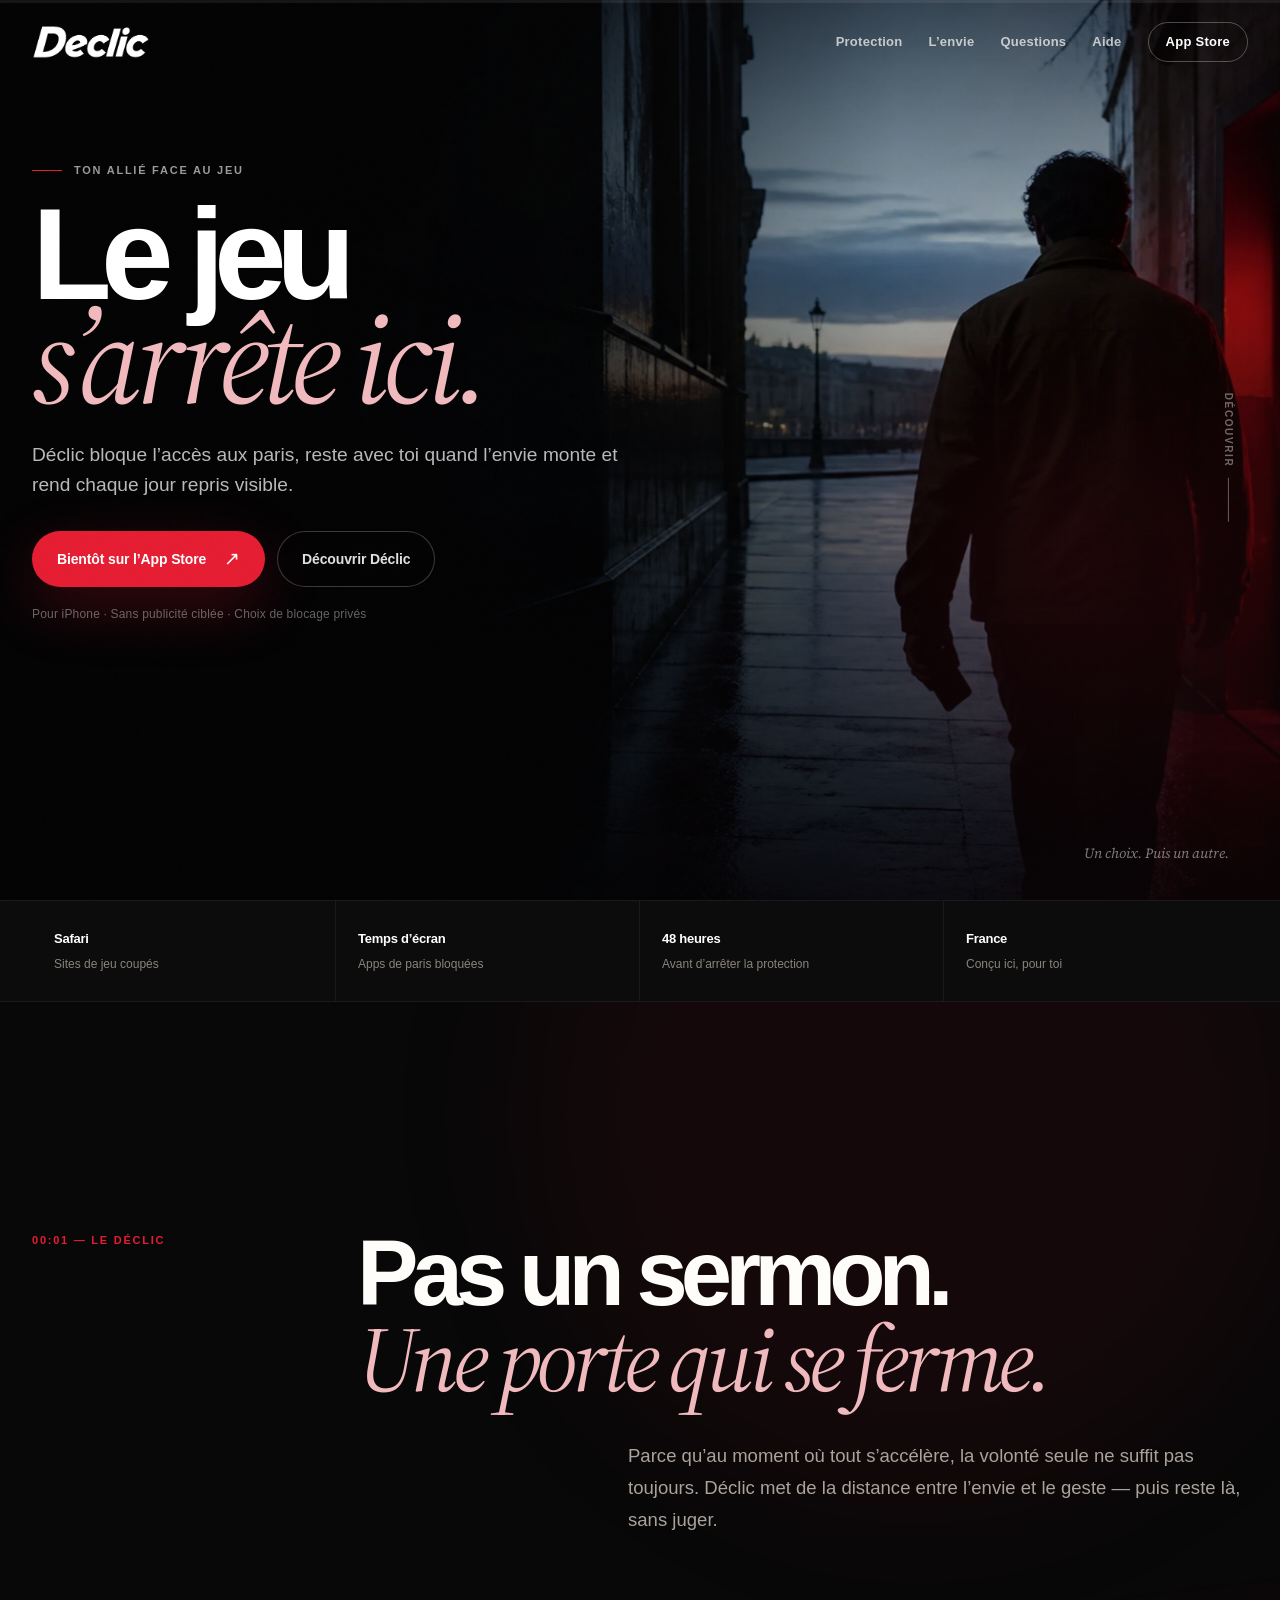
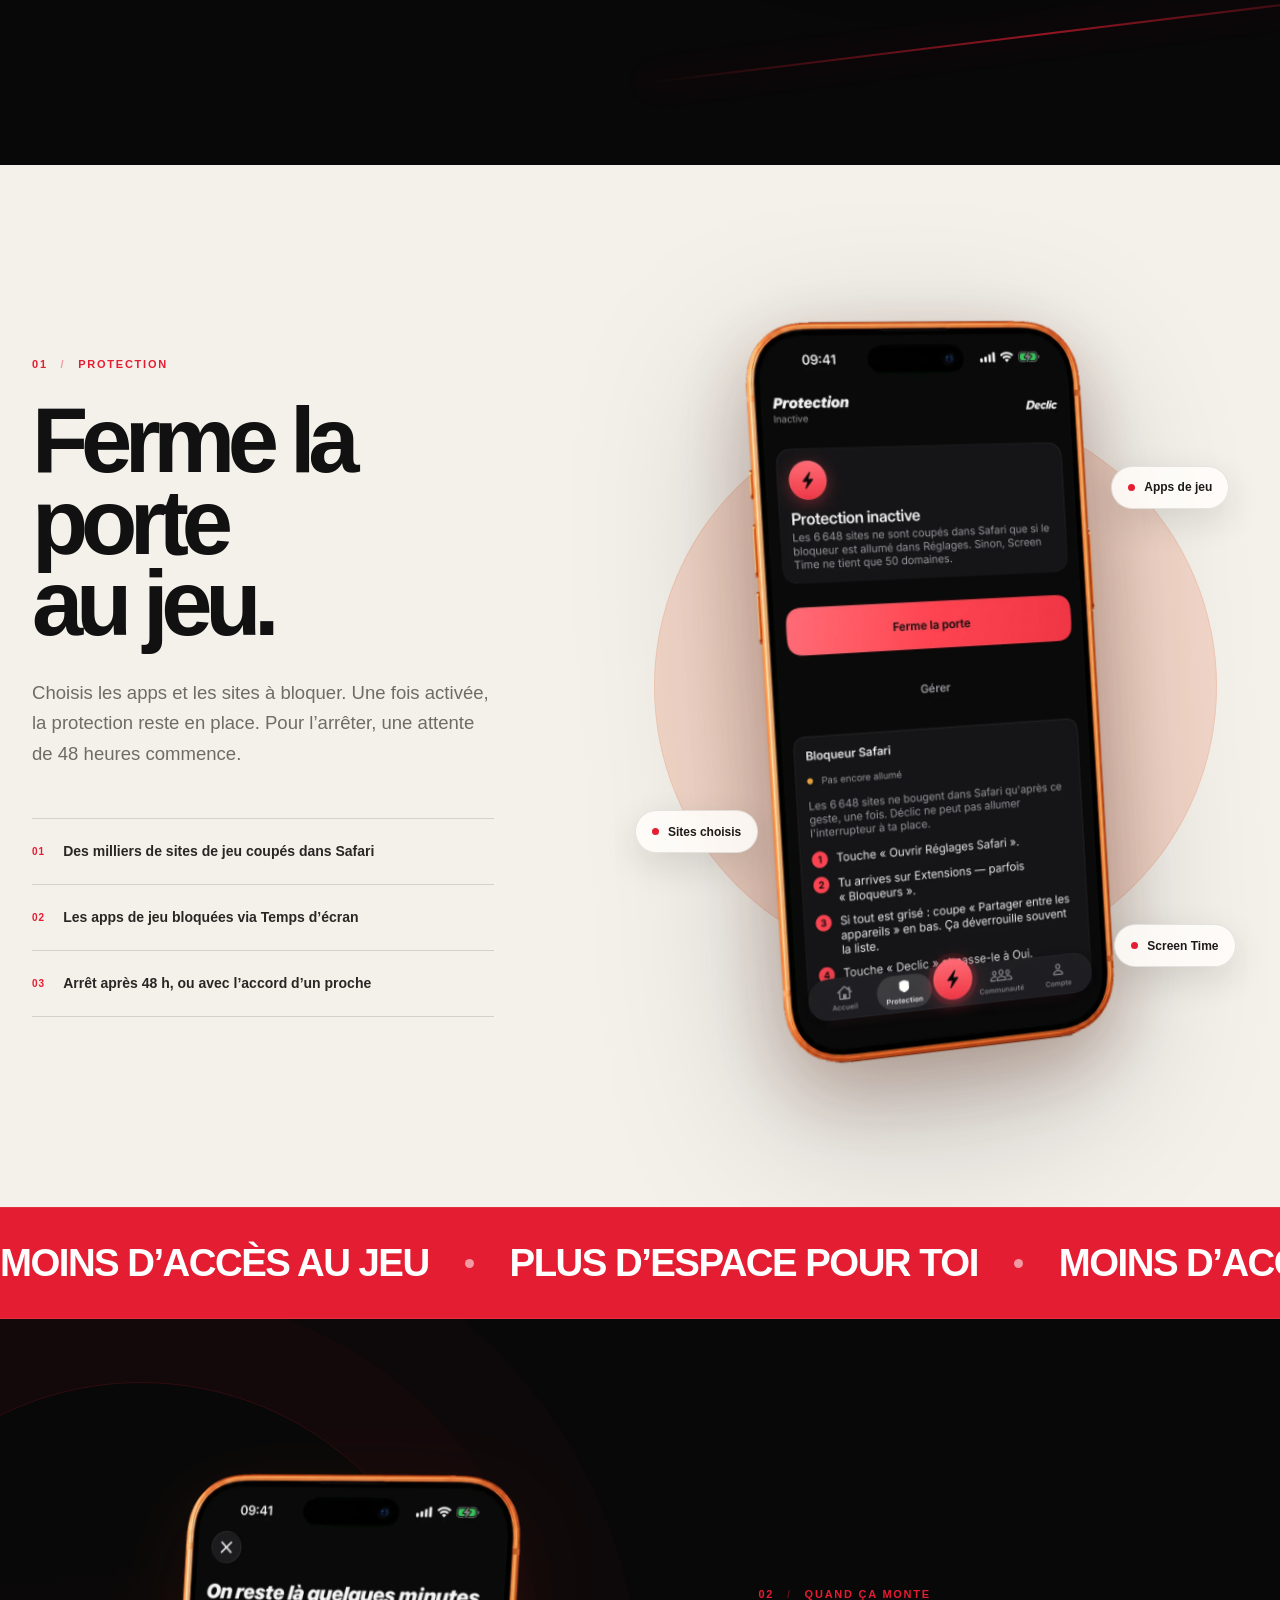
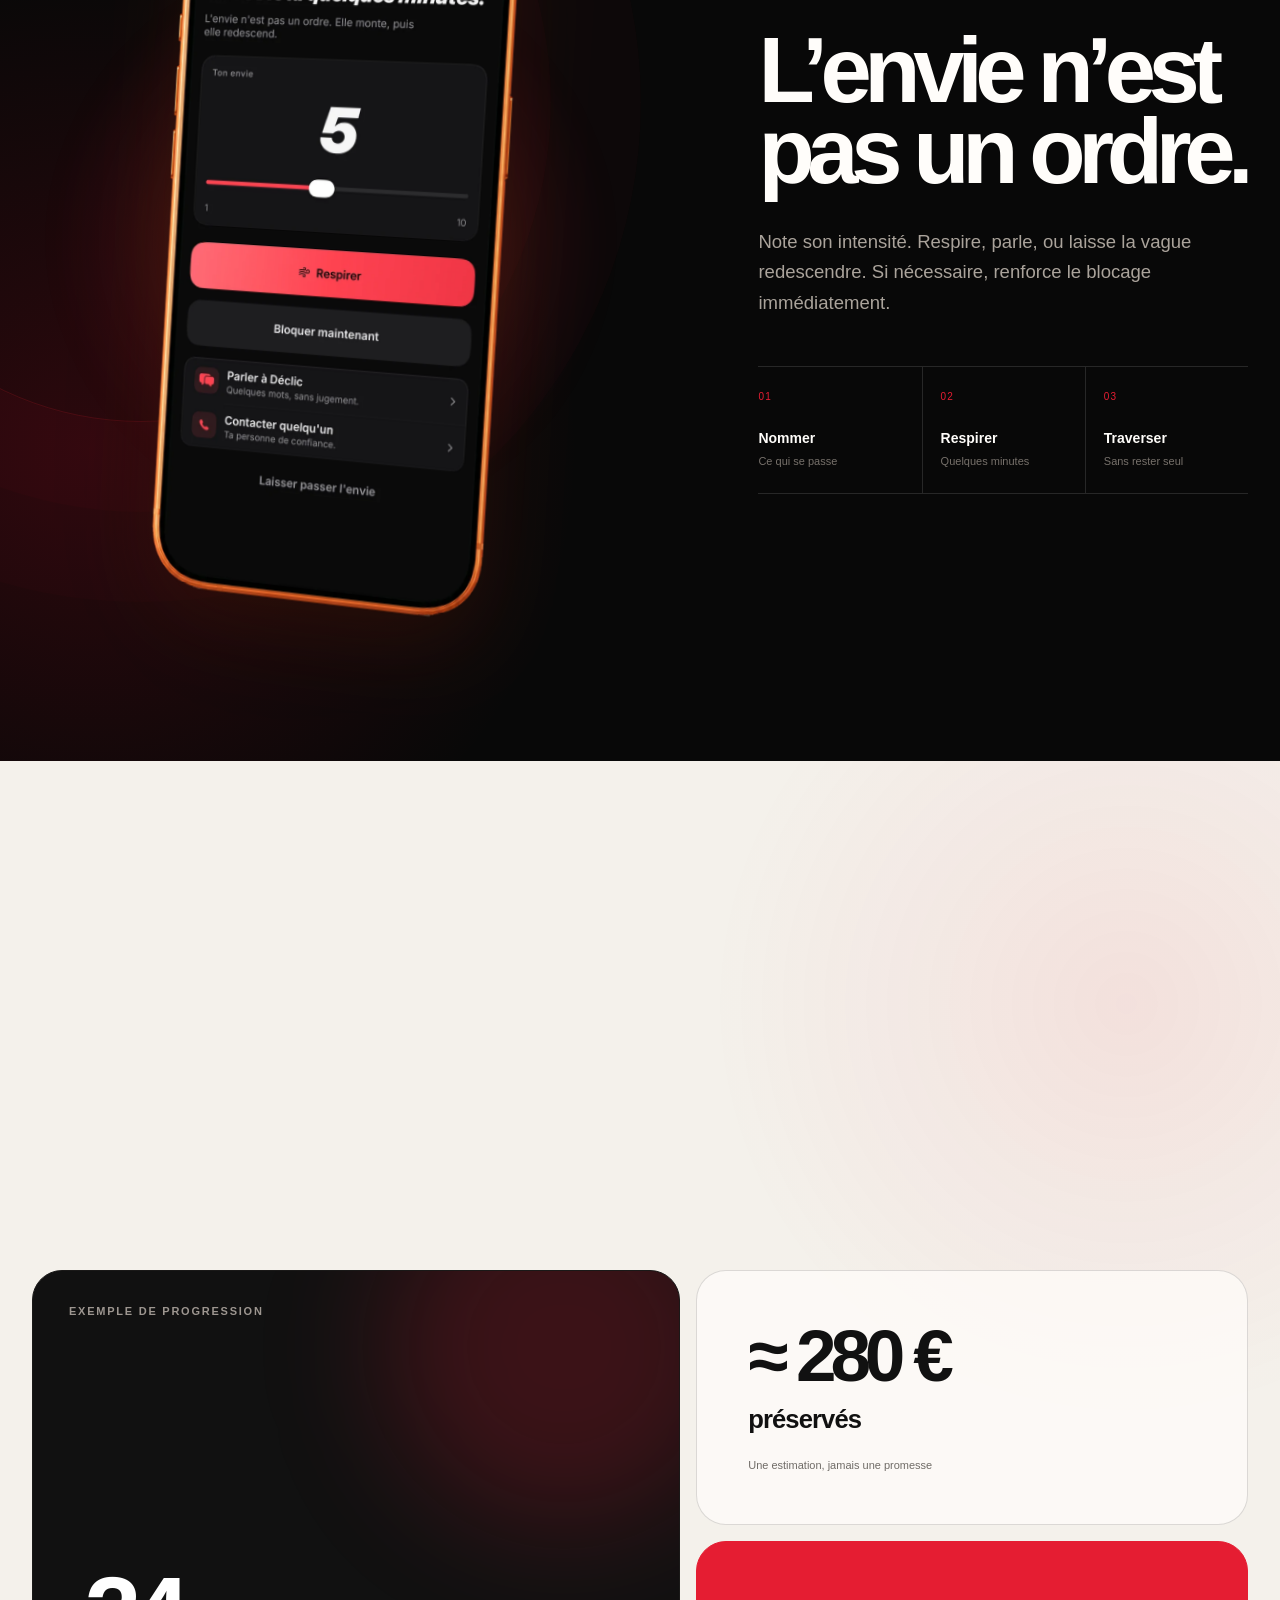
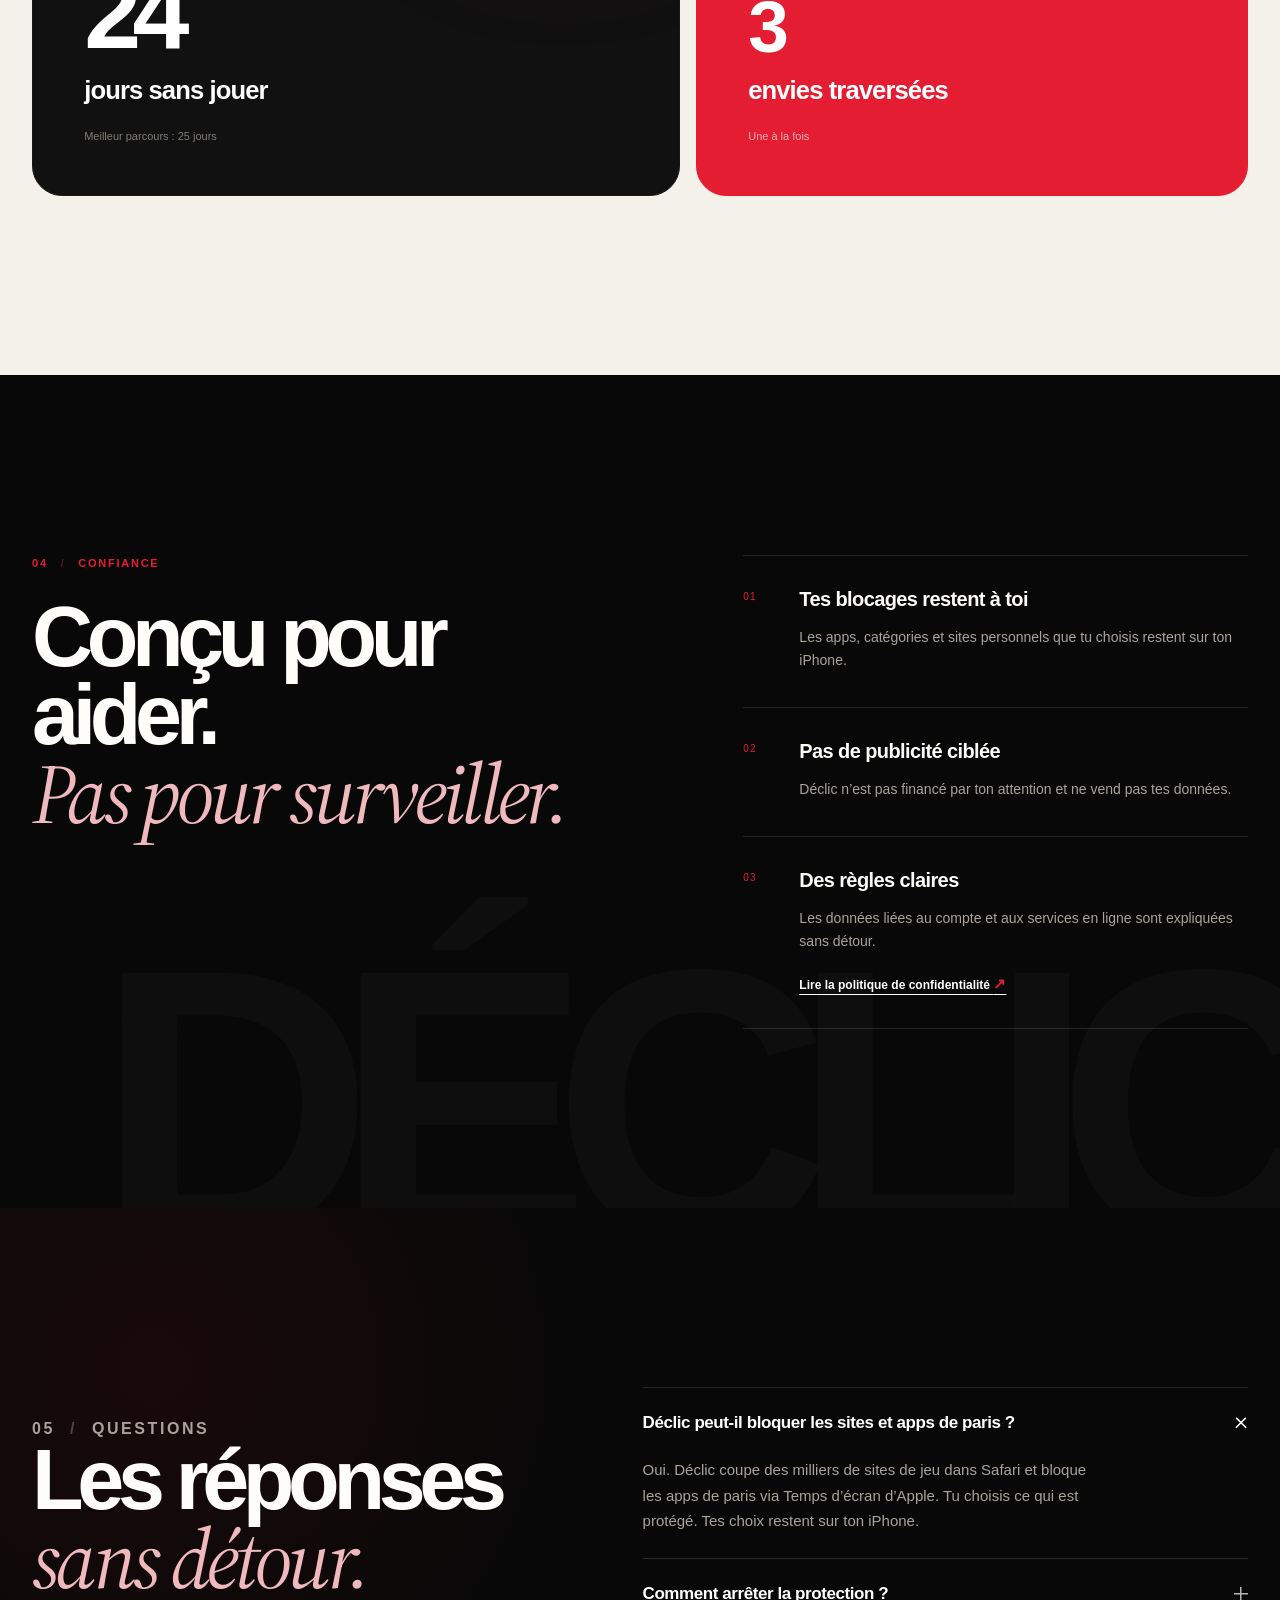
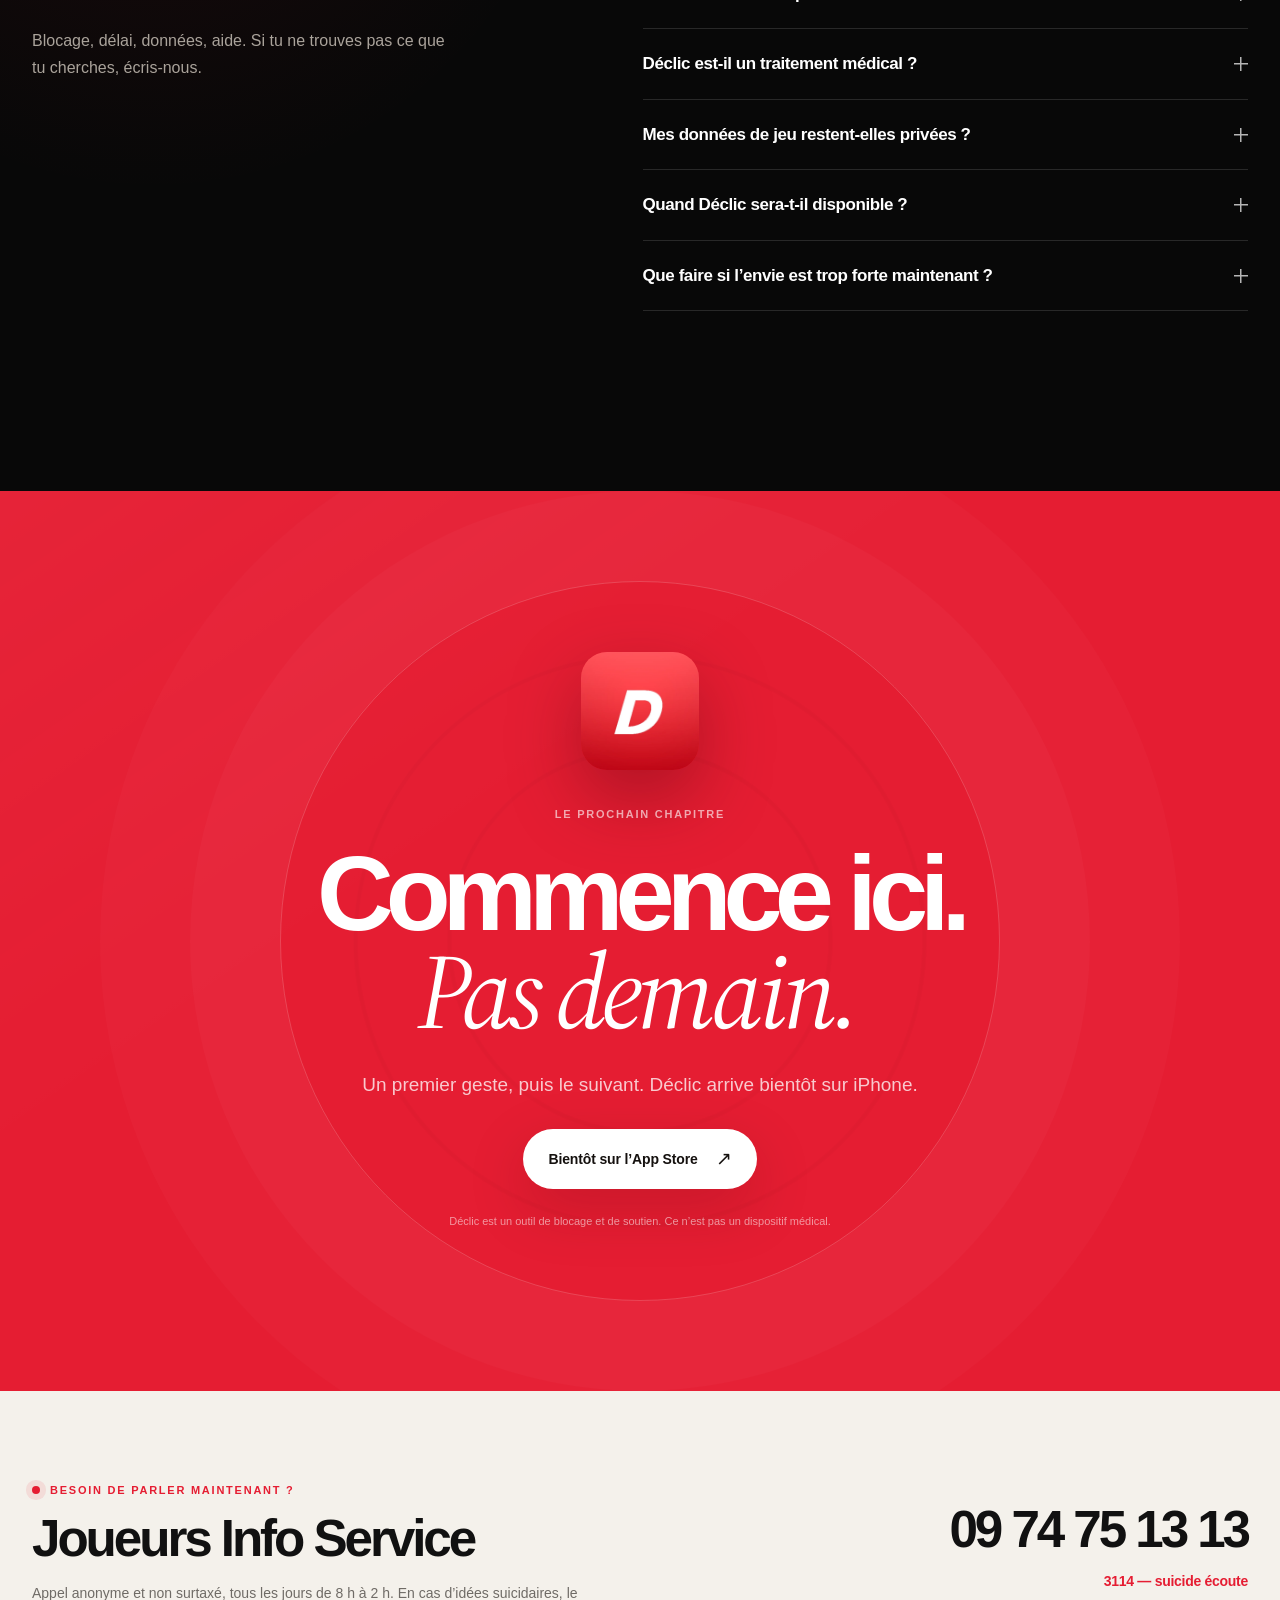
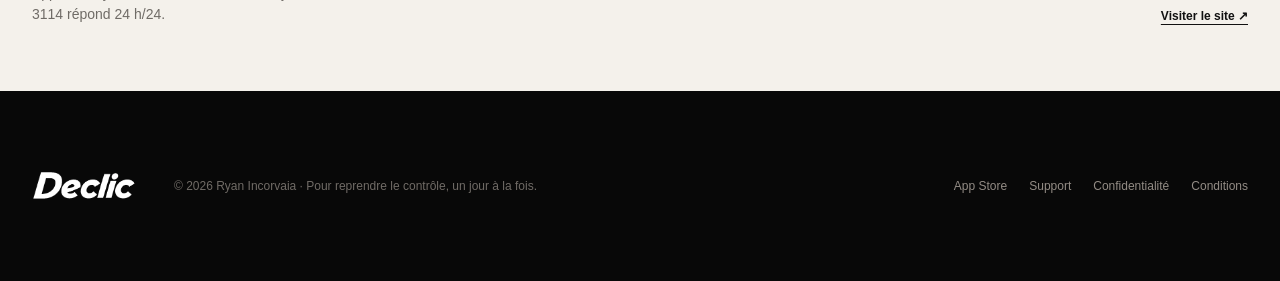
==== commit 41d066bd: "Polish the Déclic marketing site for design and SEO. Align titles, Open Graph, JSON-LD, and sitemap " ====
--- a/index.html
+++ b/index.html
@@ -3,18 +3,22 @@
   <head>
     <meta charset="utf-8">
     <meta name="viewport" content="width=device-width, initial-scale=1">
-    <title>Déclic — L’envie n’est pas un ordre</title>
+    <title>Déclic — Arrête de jouer aux jeux d’argent sur iPhone</title>
     <meta
       name="description"
-      content="Déclic bloque les apps et sites de jeu, t’accompagne quand l’envie monte et rend visible ce que tu récupères. Bientôt sur iPhone."
+      content="Déclic t’aide à arrêter les paris et les jeux d’argent sur iPhone. Bloque apps et sites, traverse les envies, suis tes jours repris. Bientôt sur l’App Store."
     >
+    <meta name="robots" content="index,follow,max-image-preview:large">
+    <meta name="author" content="Ryan Incorvaia">
     <meta name="apple-itunes-app" content="app-id=6802540340">
     <link rel="canonical" href="https://declicapp.fr/">
+    <link rel="manifest" href="site.webmanifest">
+    <link rel="sitemap" type="application/xml" href="https://declicapp.fr/sitemap.xml">
 
     <meta property="og:title" content="Déclic — Le jeu s’arrête ici">
     <meta
       property="og:description"
-      content="L’allié face au jeu, sur iPhone."
+      content="Bloque les apps et sites de jeu, traverse les envies, retrouve le contrôle. L’allié face au jeu, sur iPhone."
     >
     <meta property="og:image" content="https://declicapp.fr/assets/og.jpg">
     <meta property="og:image:width" content="1200">
@@ -26,11 +30,16 @@
     <meta property="og:site_name" content="Déclic">
     <meta name="twitter:card" content="summary_large_image">
     <meta name="twitter:title" content="Déclic — Le jeu s’arrête ici">
-    <meta name="twitter:description" content="L’allié face au jeu, sur iPhone.">
+    <meta
+      name="twitter:description"
+      content="Bloque les apps et sites de jeu, traverse les envies, retrouve le contrôle. L’allié face au jeu, sur iPhone."
+    >
     <meta name="twitter:image" content="https://declicapp.fr/assets/og.jpg">
     <meta name="twitter:image:alt" content="Déclic — Le jeu s’arrête ici.">
+    <meta name="twitter:url" content="https://declicapp.fr/">
 
     <meta name="theme-color" content="#080808">
+    <meta name="color-scheme" content="dark">
     <link rel="icon" href="assets/favicon.ico" sizes="any">
     <link rel="icon" type="image/png" href="assets/favicon.png" sizes="32x32">
     <link rel="apple-touch-icon" href="assets/apple-touch-icon.png">
@@ -54,19 +63,138 @@
     <script type="application/ld+json">
       {
         "@context": "https://schema.org",
-        "@type": "SoftwareApplication",
-        "name": "Déclic",
-        "operatingSystem": "iOS",
-        "applicationCategory": "LifestyleApplication",
-        "description": "Une app iPhone pour bloquer l’accès aux jeux d’argent, traverser les envies et suivre sa progression.",
-        "url": "https://declicapp.fr/",
-        "downloadUrl": "https://apps.apple.com/fr/app/id6802540340"
+        "@graph": [
+          {
+            "@type": "Organization",
+            "@id": "https://declicapp.fr/#organization",
+            "name": "Déclic",
+            "url": "https://declicapp.fr/",
+            "email": "incorvaia.p@hotmail.com",
+            "logo": {
+              "@type": "ImageObject",
+              "url": "https://declicapp.fr/assets/app-icon.png"
+            },
+            "founder": {
+              "@type": "Person",
+              "name": "Ryan Incorvaia"
+            }
+          },
+          {
+            "@type": "WebSite",
+            "@id": "https://declicapp.fr/#website",
+            "url": "https://declicapp.fr/",
+            "name": "Déclic",
+            "inLanguage": "fr-FR",
+            "publisher": { "@id": "https://declicapp.fr/#organization" }
+          },
+          {
+            "@type": "SoftwareApplication",
+            "@id": "https://declicapp.fr/#app",
+            "name": "Déclic",
+            "alternateName": "Declic - Arrête de jouer",
+            "applicationCategory": "LifestyleApplication",
+            "operatingSystem": "iOS",
+            "inLanguage": "fr-FR",
+            "description": "Une app iPhone pour bloquer l’accès aux jeux d’argent, traverser les envies et suivre sa progression.",
+            "url": "https://declicapp.fr/",
+            "image": "https://declicapp.fr/assets/og.jpg",
+            "screenshot": [
+              "https://declicapp.fr/assets/device-protection.png",
+              "https://declicapp.fr/assets/device-urge.png"
+            ],
+            "downloadUrl": "https://apps.apple.com/fr/app/id6802540340",
+            "installUrl": "https://apps.apple.com/fr/app/id6802540340",
+            "author": { "@id": "https://declicapp.fr/#organization" },
+            "publisher": { "@id": "https://declicapp.fr/#organization" },
+            "offers": {
+              "@type": "Offer",
+              "url": "https://apps.apple.com/fr/app/id6802540340",
+              "priceCurrency": "EUR",
+              "availability": "https://schema.org/PreOrder"
+            }
+          },
+          {
+            "@type": "FAQPage",
+            "@id": "https://declicapp.fr/#faq",
+            "inLanguage": "fr-FR",
+            "mainEntity": [
+              {
+                "@type": "Question",
+                "name": "Déclic peut-il bloquer les sites et apps de paris ?",
+                "acceptedAnswer": {
+                  "@type": "Answer",
+                  "text": "Oui. Déclic coupe des milliers de sites de jeu dans Safari et bloque les apps de paris via Temps d’écran d’Apple. Tu choisis ce qui est protégé. Tes choix restent sur ton iPhone."
+                }
+              },
+              {
+                "@type": "Question",
+                "name": "Comment arrêter la protection ?",
+                "acceptedAnswer": {
+                  "@type": "Answer",
+                  "text": "Une fois activée, la protection reste en place. Pour l’arrêter, une attente de 48 heures commence. Tu peux aussi demander l’accord d’un proche de confiance."
+                }
+              },
+              {
+                "@type": "Question",
+                "name": "Déclic est-il un traitement médical ?",
+                "acceptedAnswer": {
+                  "@type": "Answer",
+                  "text": "Non. Déclic est un outil de blocage et de soutien. Ce n’est pas un dispositif médical, ni un substitut à un accompagnement professionnel."
+                }
+              },
+              {
+                "@type": "Question",
+                "name": "Mes données de jeu restent-elles privées ?",
+                "acceptedAnswer": {
+                  "@type": "Answer",
+                  "text": "Les apps, catégories et sites que tu bloques restent sur ton iPhone. Déclic ne vend pas tes données et ne fait pas de publicité ciblée."
+                }
+              },
+              {
+                "@type": "Question",
+                "name": "Quand Déclic sera-t-il disponible ?",
+                "acceptedAnswer": {
+                  "@type": "Answer",
+                  "text": "Déclic arrive bientôt sur l’App Store, pour iPhone. Tu peux déjà ouvrir la fiche de l’app et t’y préparer."
+                }
+              },
+              {
+                "@type": "Question",
+                "name": "Que faire si l’envie est trop forte maintenant ?",
+                "acceptedAnswer": {
+                  "@type": "Answer",
+                  "text": "Joueurs Info Service répond au 09 74 75 13 13, tous les jours de 8 h à 2 h. En cas d’idées suicidaires, le 3114 répond 24 h/24. En danger immédiat, le 15 ou le 112."
+                }
+              }
+            ]
+          }
+        ]
       }
     </script>
   </head>
   <body>
     <a class="skip-link" href="#contenu">Aller au contenu</a>
     <div class="timeline" aria-hidden="true"><span></span></div>
+
+    <header class="site-nav">
+      <div class="site-nav-inner">
+        <a class="brand" href="/" aria-label="Déclic, accueil">
+          <picture>
+            <source srcset="assets/logo.webp" type="image/webp">
+            <img src="assets/logo.png" width="620" height="174" alt="">
+          </picture>
+        </a>
+        <nav aria-label="Navigation principale">
+          <a href="#protection">Protection</a>
+          <a href="#envie">L’envie</a>
+          <a href="#faq">Questions</a>
+          <a href="support.html">Aide</a>
+          <a class="nav-cta" href="https://apps.apple.com/fr/app/id6802540340">
+            App Store
+          </a>
+        </nav>
+      </div>
+    </header>
 
     <section class="hero">
       <picture>
@@ -81,23 +209,6 @@
         >
       </picture>
 
-      <header class="hero-nav">
-        <a class="brand" href="/" aria-label="Déclic, accueil">
-          <picture>
-            <source srcset="assets/logo.webp" type="image/webp">
-            <img src="assets/logo.png" width="620" height="174" alt="">
-          </picture>
-        </a>
-        <nav aria-label="Navigation principale">
-          <a href="#protection">Protection</a>
-          <a href="#envie">L’envie</a>
-          <a href="support.html">Aide</a>
-          <a class="nav-cta" href="https://apps.apple.com/fr/app/id6802540340">
-            App Store
-          </a>
-        </nav>
-      </header>
-
       <div class="hero-copy">
         <p class="eyebrow"><span aria-hidden="true"></span> Ton allié face au jeu</p>
         <h1>Le jeu<br><em>s’arrête ici.</em></h1>
@@ -121,6 +232,15 @@
     </section>
 
     <main id="contenu">
+      <section class="proof" aria-label="Ce que Déclic met en place">
+        <div class="shell proof-row">
+          <p><strong>Safari</strong><span>Sites de jeu coupés</span></p>
+          <p><strong>Temps d’écran</strong><span>Apps de paris bloquées</span></p>
+          <p><strong>48 heures</strong><span>Avant d’arrêter la protection</span></p>
+          <p><strong>France</strong><span>Conçu ici, pour toi</span></p>
+        </div>
+      </section>
+
       <section class="manifesto section-dark">
         <div class="shell manifesto-grid">
           <p class="scene-time reveal">00:01 — LE DÉCLIC</p>
@@ -280,6 +400,72 @@
         </div>
       </section>
 
+      <section class="faq-section" id="faq">
+        <div class="shell faq-grid">
+          <div class="faq-heading reveal">
+            <p class="act-index">05 <span>/</span> QUESTIONS</p>
+            <h2>Les réponses<br><em>sans détour.</em></h2>
+            <p>
+              Blocage, délai, données, aide. Si tu ne trouves pas ce que tu cherches,
+              écris-nous.
+            </p>
+          </div>
+
+          <div class="faq-list">
+            <details class="faq-item reveal" open>
+              <summary>Déclic peut-il bloquer les sites et apps de paris&nbsp;?</summary>
+              <p>
+                Oui. Déclic coupe des milliers de sites de jeu dans Safari et bloque
+                les apps de paris via Temps d’écran d’Apple. Tu choisis ce qui est
+                protégé. Tes choix restent sur ton iPhone.
+              </p>
+            </details>
+            <details class="faq-item reveal">
+              <summary>Comment arrêter la protection&nbsp;?</summary>
+              <p>
+                Une fois activée, la protection reste en place. Pour l’arrêter, une
+                attente de 48 heures commence. Tu peux aussi demander l’accord d’un
+                proche de confiance.
+              </p>
+            </details>
+            <details class="faq-item reveal">
+              <summary>Déclic est-il un traitement médical&nbsp;?</summary>
+              <p>
+                Non. Déclic est un outil de blocage et de soutien. Ce n’est pas un
+                dispositif médical, ni un substitut à un accompagnement professionnel.
+              </p>
+            </details>
+            <details class="faq-item reveal">
+              <summary>Mes données de jeu restent-elles privées&nbsp;?</summary>
+              <p>
+                Les apps, catégories et sites que tu bloques restent sur ton iPhone.
+                Déclic ne vend pas tes données et ne fait pas de publicité ciblée.
+                Le détail est dans la
+                <a href="confidentialite.html">politique de confidentialité</a>.
+              </p>
+            </details>
+            <details class="faq-item reveal">
+              <summary>Quand Déclic sera-t-il disponible&nbsp;?</summary>
+              <p>
+                Déclic arrive bientôt sur l’App Store, pour iPhone. Tu peux déjà
+                ouvrir la
+                <a href="https://apps.apple.com/fr/app/id6802540340">fiche de l’app</a>
+                et t’y préparer.
+              </p>
+            </details>
+            <details class="faq-item reveal">
+              <summary>Que faire si l’envie est trop forte maintenant&nbsp;?</summary>
+              <p>
+                Joueurs Info Service répond au
+                <a href="tel:+33974751313">09 74 75 13 13</a>, tous les jours de
+                8&nbsp;h à 2&nbsp;h. En cas d’idées suicidaires, le
+                <a href="tel:3114">3114</a> répond 24&nbsp;h/24.
+              </p>
+            </details>
+          </div>
+        </div>
+      </section>
+
       <section class="final-cta">
         <div class="final-orbit" aria-hidden="true"></div>
         <div class="shell final-inner reveal">
@@ -310,6 +496,7 @@
         </div>
         <div class="help-actions">
           <a class="help-phone" href="tel:+33974751313">09 74 75 13 13</a>
+          <a class="help-alt" href="tel:3114">3114 — suicide écoute</a>
           <a href="https://www.joueurs-info-service.fr">Visiter le site <span aria-hidden="true">↗</span></a>
         </div>
       </div>
--- a/styles.css
+++ b/styles.css
@@ -23,6 +23,7 @@
 html {
   scroll-behavior: smooth;
   background: var(--black);
+  color-scheme: dark;
 }
 
 body {
@@ -35,6 +36,17 @@
   line-height: 1.5;
   -webkit-font-smoothing: antialiased;
   text-rendering: optimizeLegibility;
+}
+
+body::after {
+  content: "";
+  pointer-events: none;
+  position: fixed;
+  z-index: 90;
+  inset: 0;
+  opacity: 0.035;
+  background-image: url("data:image/svg+xml,%3Csvg viewBox='0 0 200 200' xmlns='http://www.w3.org/2000/svg'%3E%3Cfilter id='n'%3E%3CfeTurbulence type='fractalNoise' baseFrequency='.85' numOctaves='4' stitchTiles='stitch'/%3E%3C/filter%3E%3Crect width='100%25' height='100%25' filter='url(%23n)'/%3E%3C/svg%3E");
+  mix-blend-mode: overlay;
 }
 
 body,
@@ -226,6 +238,73 @@
     linear-gradient(115deg, transparent 55%, rgba(229, 29, 50, 0.06));
 }
 
+.site-nav {
+  position: fixed;
+  z-index: 80;
+  inset: 0 0 auto;
+  padding: 22px 0 18px;
+  border-bottom: 1px solid transparent;
+  transition:
+    background 220ms ease,
+    backdrop-filter 220ms ease,
+    border-color 220ms ease,
+    padding 220ms ease;
+}
+
+.site-nav.is-stuck {
+  padding: 12px 0;
+  border-bottom-color: rgba(255, 255, 255, 0.08);
+  background: rgba(8, 8, 8, 0.78);
+  backdrop-filter: blur(22px) saturate(1.25);
+}
+
+.site-nav-inner {
+  width: min(1480px, calc(100% - 64px));
+  margin-inline: auto;
+  display: flex;
+  align-items: center;
+  justify-content: space-between;
+  gap: 30px;
+}
+
+.site-nav .brand {
+  font-size: 26px;
+}
+
+.site-nav nav {
+  display: flex;
+  align-items: center;
+  gap: 26px;
+}
+
+.site-nav nav a {
+  color: rgba(255, 255, 255, 0.7);
+  font-size: 13px;
+  font-weight: 680;
+  letter-spacing: 0.02em;
+  text-decoration: none;
+  transition: color 160ms ease, background 160ms ease;
+}
+
+.site-nav nav a:hover,
+.site-nav nav a[aria-current="page"] {
+  color: #fff;
+}
+
+.site-nav .nav-cta {
+  min-height: 40px;
+  padding: 0 17px;
+  display: inline-flex;
+  align-items: center;
+  border: 1px solid rgba(255, 255, 255, 0.28);
+  border-radius: 999px;
+  color: #fff;
+}
+
+.site-nav .nav-cta:hover {
+  background: rgba(255, 255, 255, 0.1);
+}
+
 .hero-nav {
   width: min(1480px, calc(100% - 64px));
   margin-inline: auto;
@@ -277,7 +356,7 @@
   width: min(1480px, calc(100% - 64px));
   margin-inline: auto;
   align-self: end;
-  padding: clamp(120px, 16vh, 210px) 0 clamp(72px, 9vh, 104px);
+  padding: clamp(140px, 18vh, 230px) 0 clamp(72px, 9vh, 104px);
 }
 
 .eyebrow {
@@ -307,7 +386,9 @@
 .manifesto h2 em,
 .progress-heading h2 em,
 .trust-heading h2 em,
-.final-inner h2 em {
+.faq-heading h2 em,
+.final-inner h2 em,
+.error-page h1 em {
   display: inline-block;
   padding-right: 0.07em;
   color: var(--rose);
@@ -943,6 +1024,138 @@
   font-size: 15px;
 }
 
+/* Proof bar */
+
+.proof {
+  border-top: 1px solid rgba(255, 255, 255, 0.06);
+  border-bottom: 1px solid rgba(255, 255, 255, 0.06);
+  background: #0c0c0c;
+}
+
+.proof-row {
+  display: grid;
+  grid-template-columns: repeat(4, minmax(0, 1fr));
+}
+
+.proof-row p {
+  margin: 0;
+  padding: 28px 22px;
+  display: grid;
+  gap: 6px;
+  border-right: 1px solid rgba(255, 255, 255, 0.06);
+}
+
+.proof-row p:last-child {
+  border-right: 0;
+}
+
+.proof-row strong {
+  color: #fff;
+  font-size: 13px;
+  font-weight: 760;
+  letter-spacing: -0.02em;
+}
+
+.proof-row span {
+  color: #8a847d;
+  font-size: 12px;
+}
+
+/* FAQ */
+
+.faq-section {
+  position: relative;
+  padding: clamp(120px, 14vw, 210px) 0;
+  overflow: hidden;
+  background:
+    radial-gradient(circle at 12% 18%, rgba(229, 29, 50, 0.08), transparent 32%),
+    var(--black);
+  color: var(--white);
+}
+
+.faq-grid {
+  display: grid;
+  grid-template-columns: minmax(0, 0.9fr) minmax(420px, 1.1fr);
+  gap: clamp(50px, 9vw, 130px);
+  align-items: start;
+}
+
+.faq-heading h2 {
+  margin: 0;
+  font-size: clamp(55px, 6.6vw, 94px);
+  font-weight: 730;
+  letter-spacing: -0.075em;
+  line-height: 0.92;
+}
+
+.faq-heading h2 em {
+  color: var(--rose);
+}
+
+.faq-heading p {
+  max-width: 420px;
+  margin: 28px 0 0;
+  color: var(--muted-light);
+  font-size: 16px;
+  line-height: 1.7;
+}
+
+.faq-list {
+  border-top: 1px solid var(--line-dark);
+}
+
+.faq-item {
+  border-bottom: 1px solid var(--line-dark);
+}
+
+.faq-item summary {
+  list-style: none;
+  cursor: pointer;
+  display: flex;
+  align-items: center;
+  justify-content: space-between;
+  gap: 20px;
+  padding: 22px 0;
+  color: #fff;
+  font-size: 17px;
+  font-weight: 680;
+  letter-spacing: -0.025em;
+}
+
+.faq-item summary::-webkit-details-marker {
+  display: none;
+}
+
+.faq-item summary::after {
+  content: "";
+  flex: 0 0 14px;
+  width: 14px;
+  height: 14px;
+  opacity: 0.7;
+  background:
+    linear-gradient(#fff, #fff) center / 14px 1.5px no-repeat,
+    linear-gradient(#fff, #fff) center / 1.5px 14px no-repeat;
+  transition: transform 180ms ease, opacity 180ms ease;
+}
+
+.faq-item[open] summary::after {
+  transform: rotate(45deg);
+  opacity: 1;
+}
+
+.faq-item p {
+  max-width: 54ch;
+  margin: 0 0 24px;
+  color: var(--muted-light);
+  font-size: 15px;
+  line-height: 1.7;
+}
+
+.faq-item a {
+  color: #fff;
+  text-underline-offset: 4px;
+}
+
 /* Final CTA */
 
 .final-cta {
@@ -1100,6 +1313,19 @@
   text-decoration: none;
 }
 
+.help-actions .help-alt {
+  color: var(--red);
+  font-size: 14px;
+  font-weight: 760;
+  letter-spacing: -0.02em;
+  text-decoration: none;
+}
+
+.help-actions .help-alt:hover {
+  text-decoration: underline;
+  text-underline-offset: 4px;
+}
+
 .site-footer,
 footer.site {
   background: var(--black);
@@ -1156,7 +1382,7 @@
 .legal {
   width: min(780px, calc(100% - 48px));
   margin: 0 auto;
-  padding: 54px 0 110px;
+  padding: 140px 0 110px;
   color: var(--white);
 }
 
@@ -1239,6 +1465,41 @@
   margin: 0 auto;
 }
 
+.error-page {
+  min-height: 100svh;
+  width: min(860px, calc(100% - 48px));
+  margin: 0 auto;
+  display: flex;
+  flex-direction: column;
+  justify-content: center;
+  padding: 140px 0 80px;
+}
+
+.error-page .kicker {
+  margin: 0 0 18px;
+  color: var(--red);
+  font-size: 11px;
+  font-weight: 760;
+  letter-spacing: 0.16em;
+  text-transform: uppercase;
+}
+
+.error-page h1 {
+  margin: 0;
+  font-size: clamp(58px, 9vw, 110px);
+  font-weight: 730;
+  letter-spacing: -0.08em;
+  line-height: 0.88;
+}
+
+.error-page > p {
+  max-width: 460px;
+  margin: 28px 0 32px;
+  color: var(--muted-light);
+  font-size: 18px;
+  line-height: 1.6;
+}
+
 /* Motion */
 
 .js .reveal {
@@ -1290,6 +1551,10 @@
     gap: 70px;
   }
 
+  .faq-grid {
+    gap: 70px;
+  }
+
   .footer-inner,
   footer.site {
     grid-template-columns: auto 1fr;
@@ -1308,7 +1573,8 @@
   }
 
   .hero-nav,
-  .hero-copy {
+  .hero-copy,
+  .site-nav-inner {
     width: calc(100% - 40px);
   }
 
@@ -1316,7 +1582,8 @@
     padding-top: 22px;
   }
 
-  .hero-nav nav > a:not(.nav-cta) {
+  .hero-nav nav > a:not(.nav-cta),
+  .site-nav nav > a:not(.nav-cta) {
     display: none;
   }
 
@@ -1350,8 +1617,22 @@
 
   .manifesto-grid,
   .progress-heading,
-  .trust-grid {
+  .trust-grid,
+  .faq-grid {
     grid-template-columns: 1fr;
+  }
+
+  .proof-row {
+    grid-template-columns: 1fr 1fr;
+  }
+
+  .proof-row p:nth-child(2) {
+    border-right: 0;
+  }
+
+  .proof-row p:nth-child(1),
+  .proof-row p:nth-child(2) {
+    border-bottom: 1px solid rgba(255, 255, 255, 0.06);
   }
 
   .manifesto-copy > p {
@@ -1509,7 +1790,9 @@
   .manifesto-copy h2,
   .progress-heading h2,
   .trust-heading h2,
-  .final-inner h2 {
+  .faq-heading h2,
+  .final-inner h2,
+  .error-page h1 {
     font-size: clamp(48px, 14vw, 68px);
   }
 
@@ -1613,6 +1896,10 @@
     transform: none;
   }
 
+  body::after {
+    display: none;
+  }
+
   .iphone-17-left,
   .iphone-17-right,
   .device-shot-left,
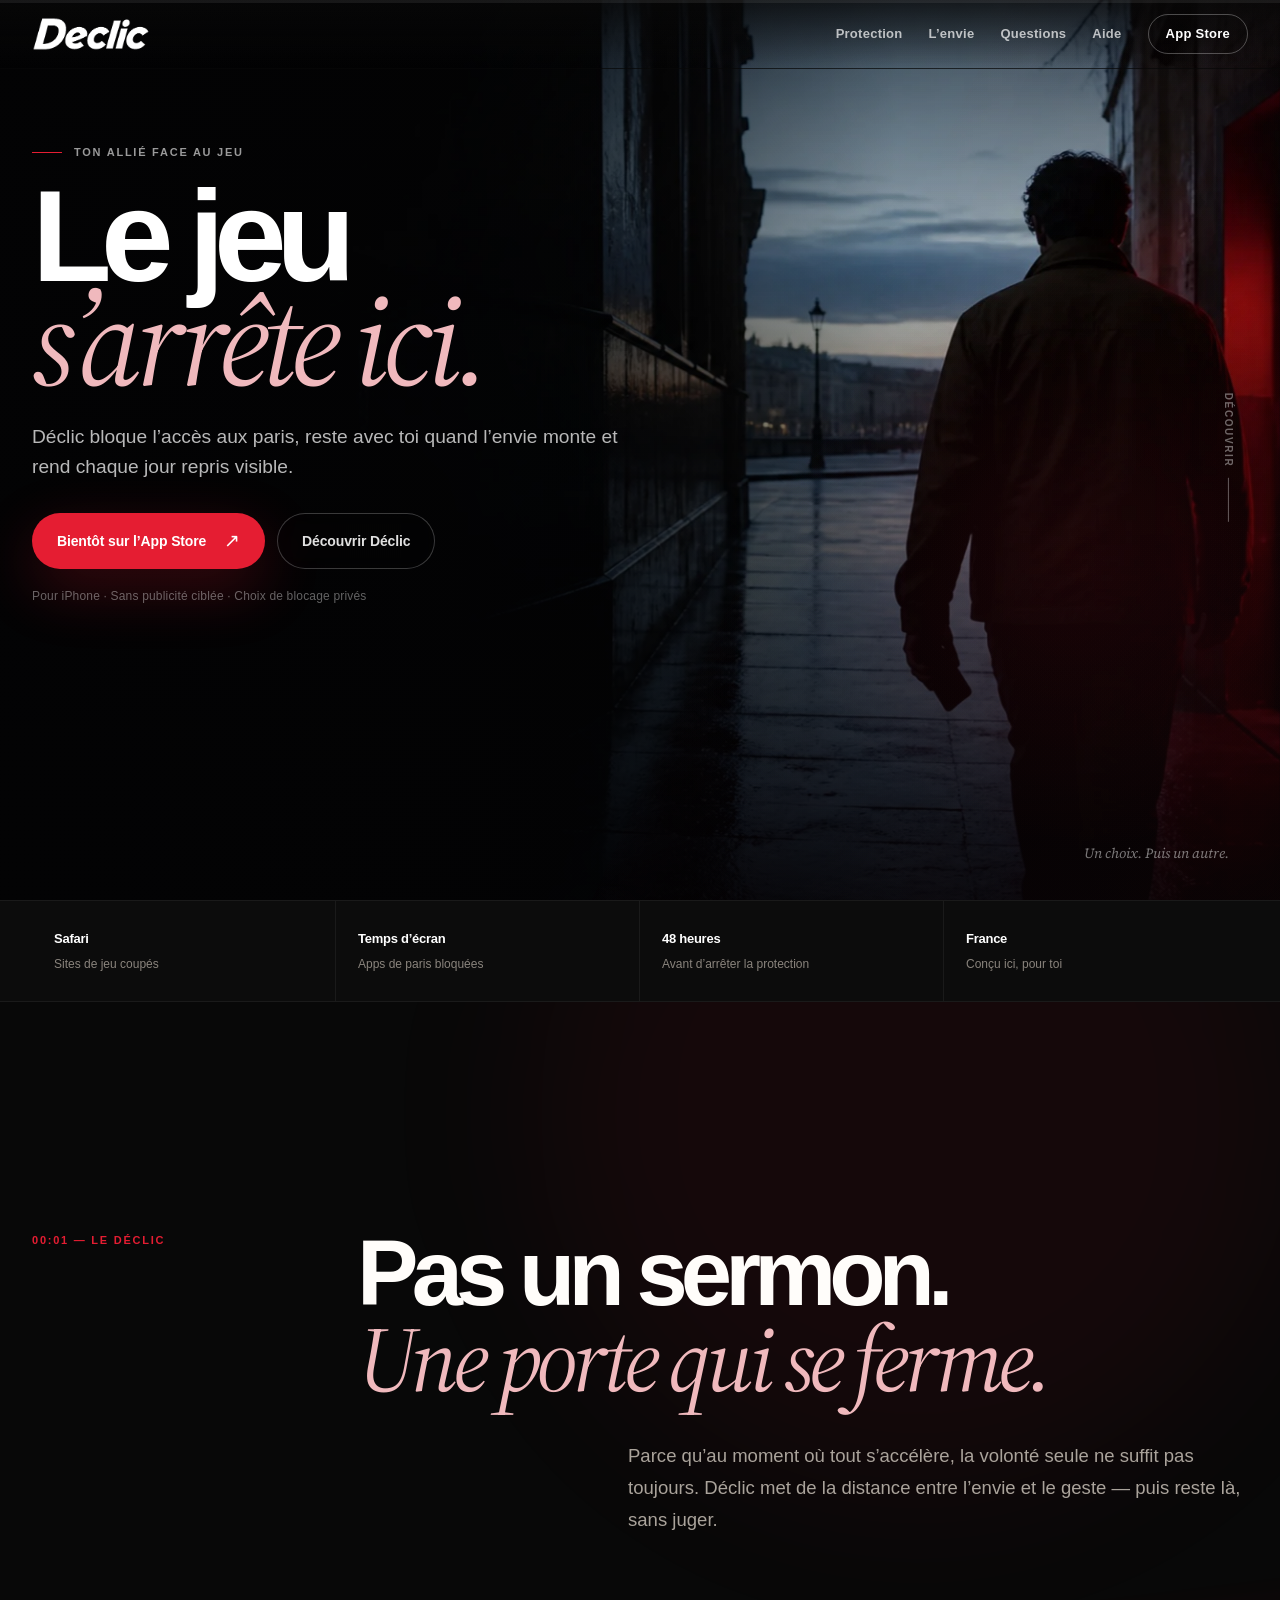
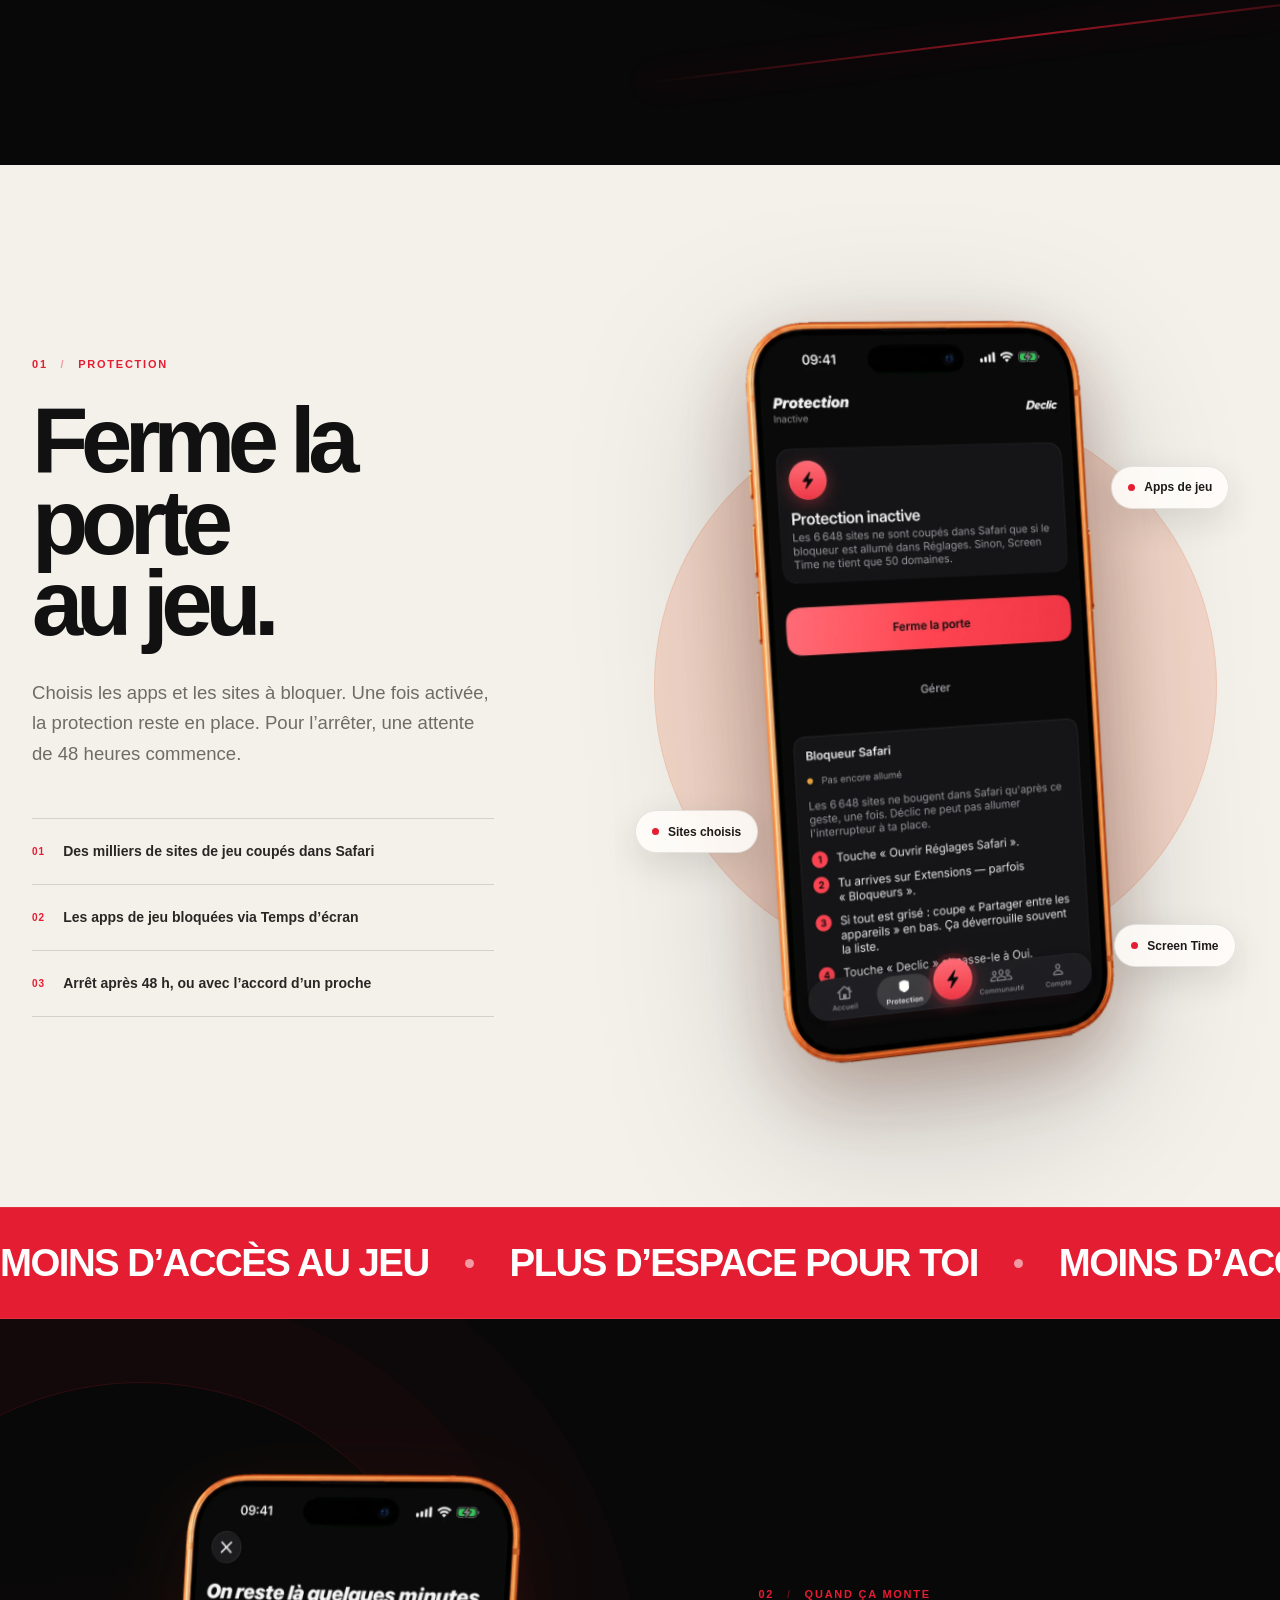
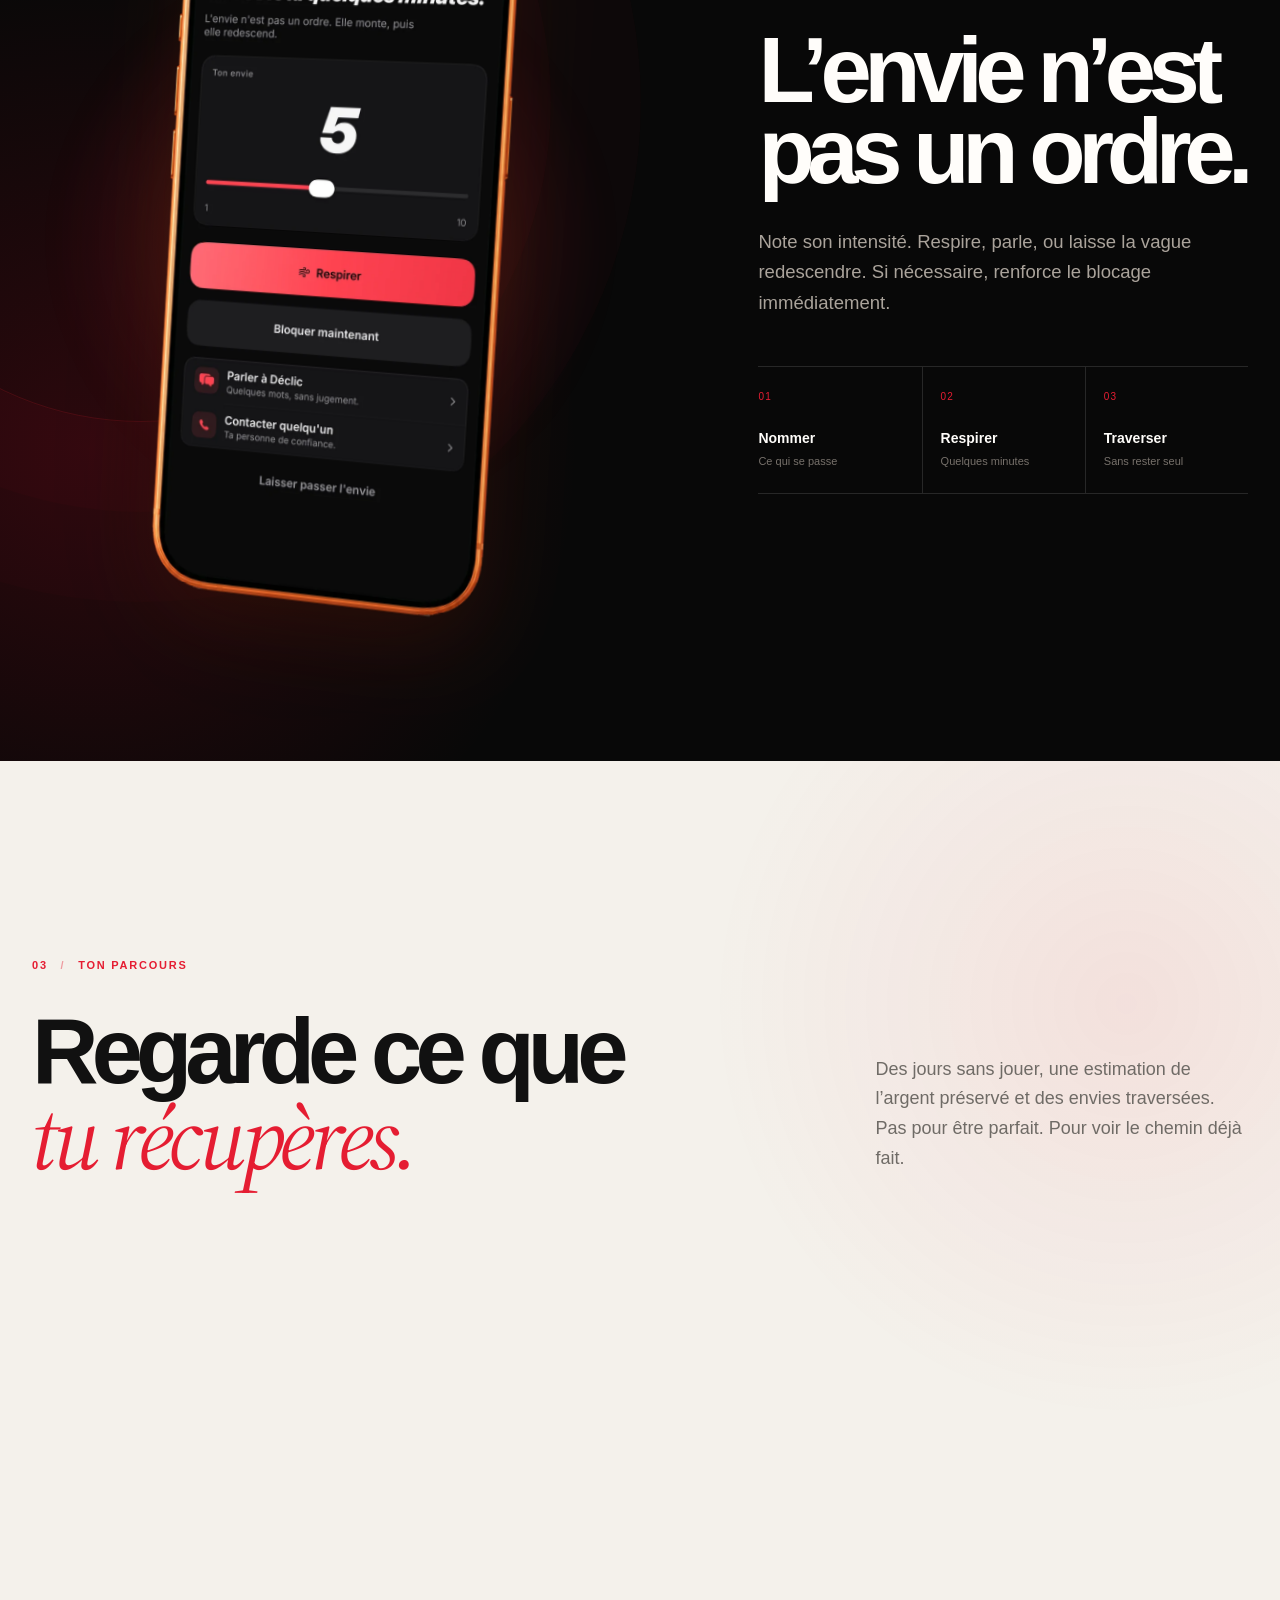
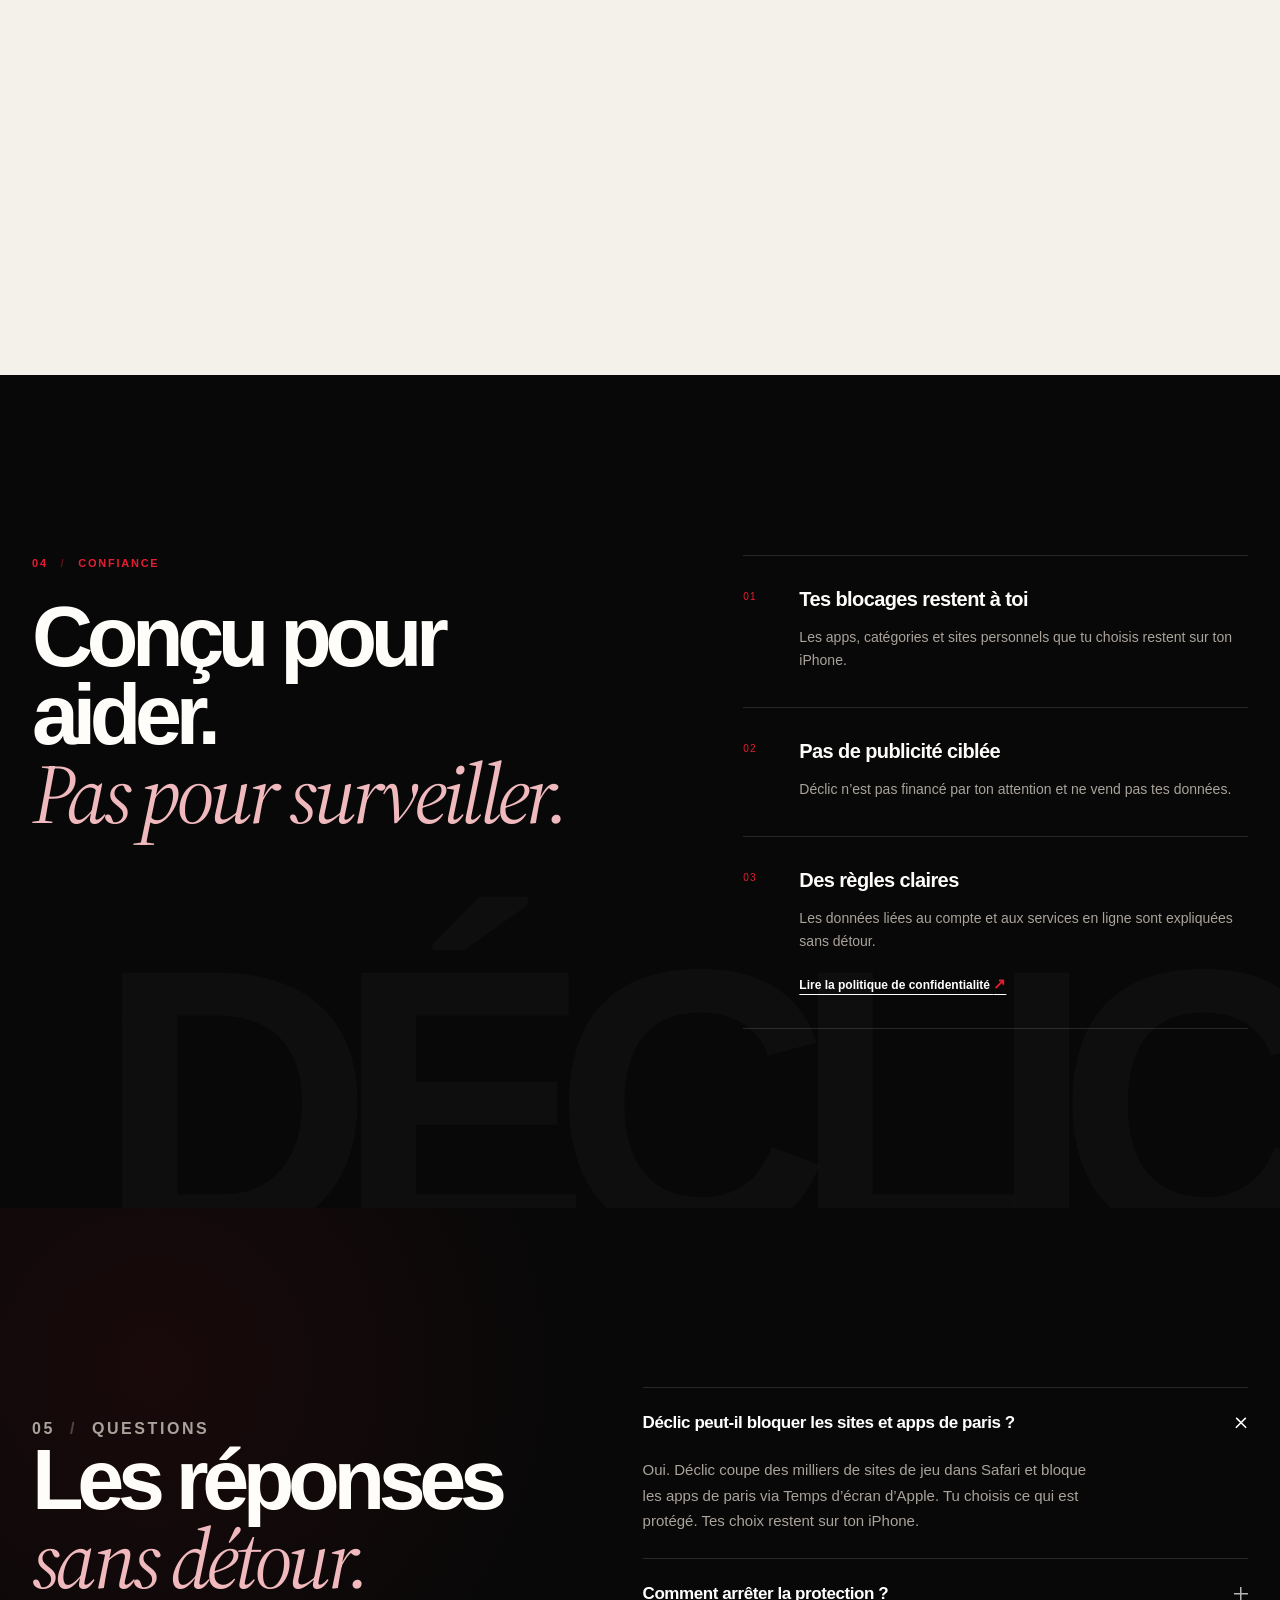
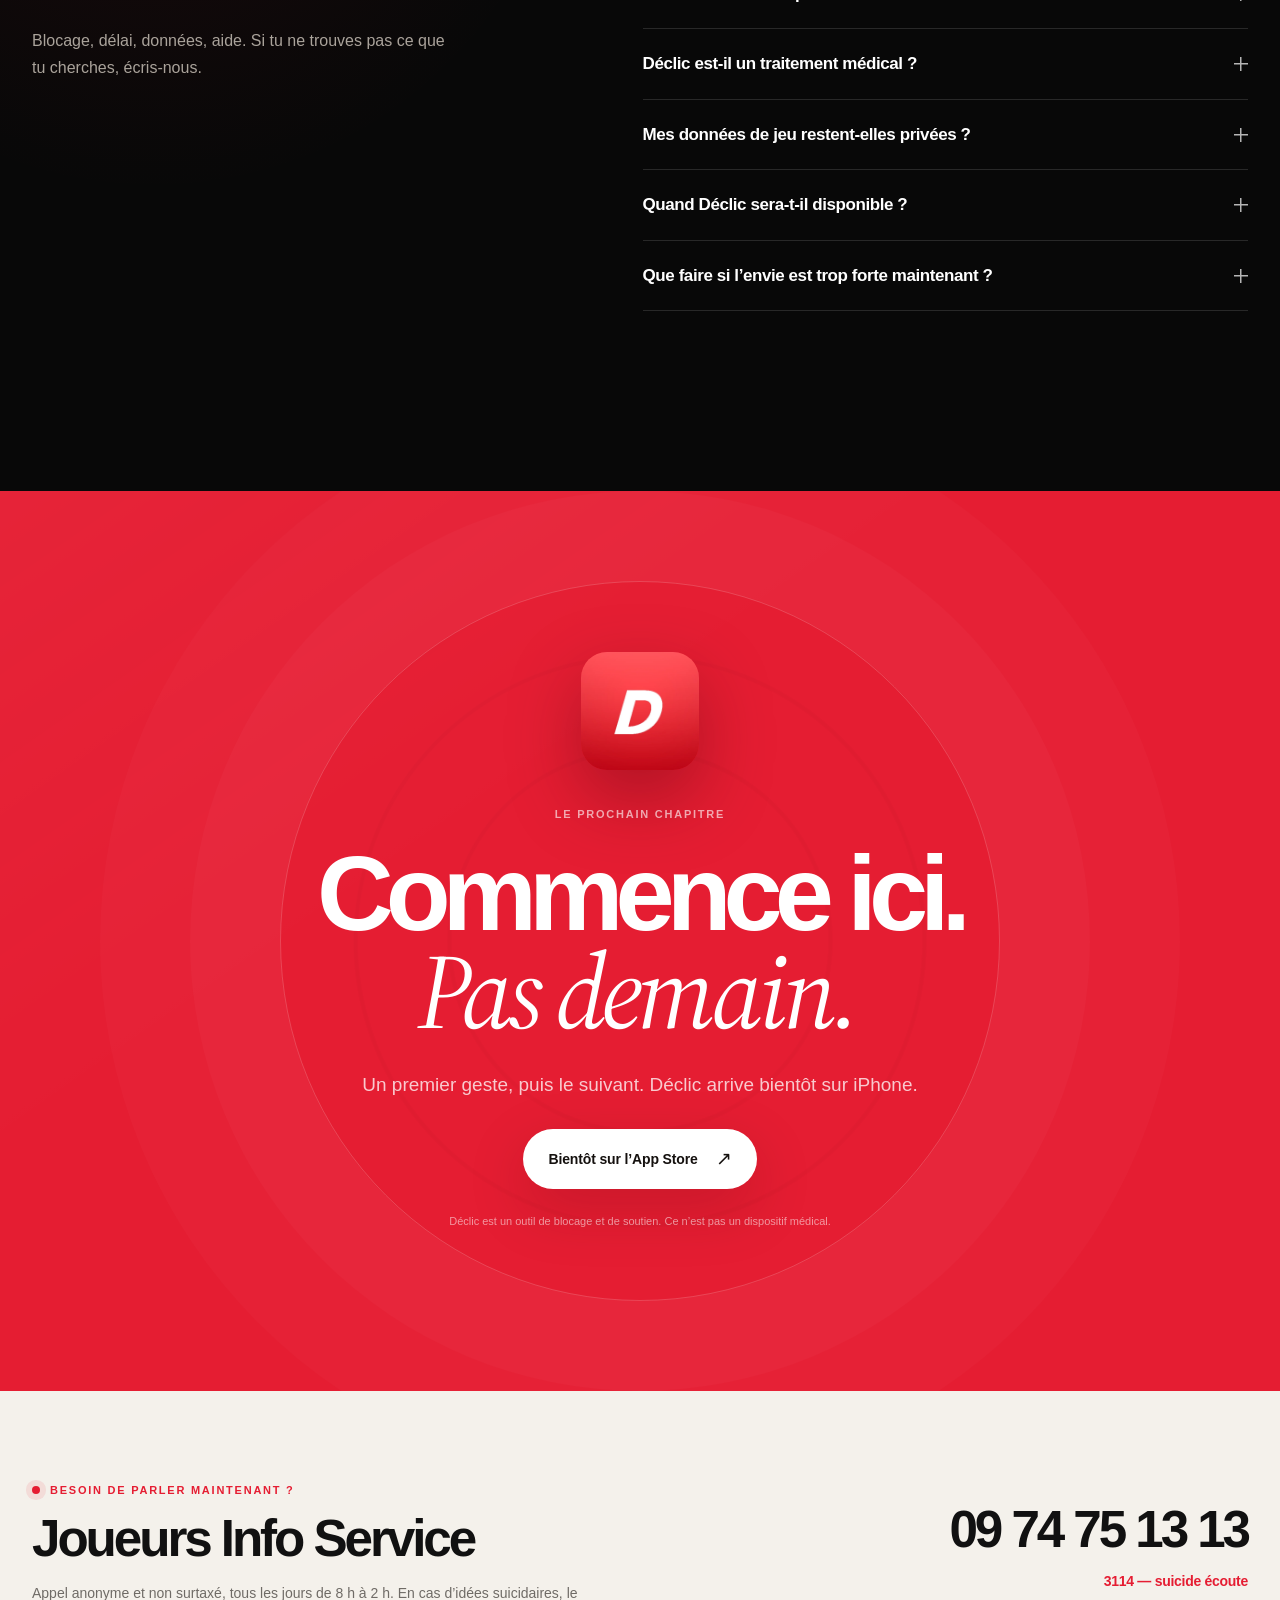
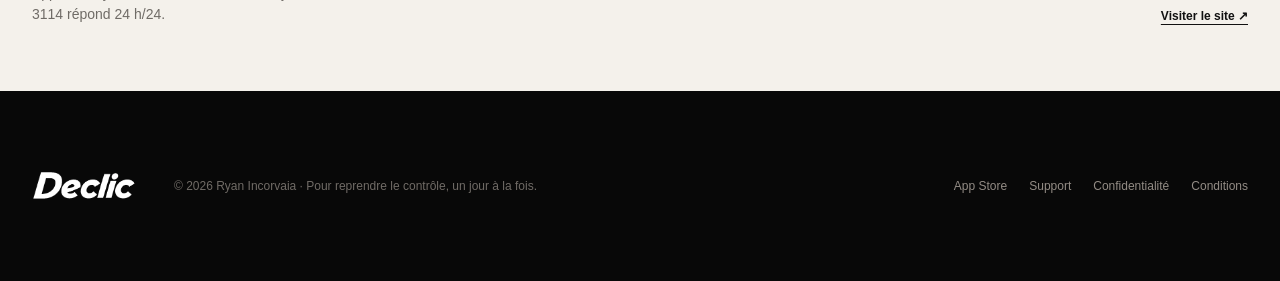
==== commit 6aa71d86: "Fix iPhone header: hide skip-link, respect the safe area. Safari was focusing the skip link on load," ====
--- a/index.html
+++ b/index.html
@@ -2,7 +2,7 @@
 <html lang="fr">
   <head>
     <meta charset="utf-8">
-    <meta name="viewport" content="width=device-width, initial-scale=1">
+    <meta name="viewport" content="width=device-width, initial-scale=1, viewport-fit=cover">
     <title>Déclic — Arrête de jouer aux jeux d’argent sur iPhone</title>
     <meta
       name="description"
@@ -57,8 +57,8 @@
       rel="stylesheet"
     >
     <script>document.documentElement.classList.add("js")</script>
-    <link rel="stylesheet" href="styles.css">
-    <script src="app.js" defer></script>
+    <link rel="stylesheet" href="styles.css?v=2">
+    <script src="app.js?v=2" defer></script>
 
     <script type="application/ld+json">
       {
--- a/styles.css
+++ b/styles.css
@@ -14,6 +14,11 @@
   --line-light: rgba(17, 17, 17, 0.14);
   --sans: -apple-system, BlinkMacSystemFont, "Segoe UI", Helvetica, Arial, sans-serif;
   --serif: "Source Serif 4", Georgia, serif;
+  --safe-top: env(safe-area-inset-top, 0px);
+  --safe-right: env(safe-area-inset-right, 0px);
+  --safe-bottom: env(safe-area-inset-bottom, 0px);
+  --safe-left: env(safe-area-inset-left, 0px);
+  --nav-content: 52px;
 }
 
 * {
@@ -22,6 +27,7 @@
 
 html {
   scroll-behavior: smooth;
+  scroll-padding-top: calc(var(--safe-top) + var(--nav-content) + 24px);
   background: var(--black);
   color-scheme: dark;
 }
@@ -38,17 +44,6 @@
   text-rendering: optimizeLegibility;
 }
 
-body::after {
-  content: "";
-  pointer-events: none;
-  position: fixed;
-  z-index: 90;
-  inset: 0;
-  opacity: 0.035;
-  background-image: url("data:image/svg+xml,%3Csvg viewBox='0 0 200 200' xmlns='http://www.w3.org/2000/svg'%3E%3Cfilter id='n'%3E%3CfeTurbulence type='fractalNoise' baseFrequency='.85' numOctaves='4' stitchTiles='stitch'/%3E%3C/filter%3E%3Crect width='100%25' height='100%25' filter='url(%23n)'/%3E%3C/svg%3E");
-  mix-blend-mode: overlay;
-}
-
 body,
 a,
 button {
@@ -77,28 +72,46 @@
 }
 
 .skip-link {
-  position: fixed;
+  position: absolute;
   z-index: 1000;
-  top: 14px;
-  left: 14px;
-  padding: 12px 16px;
-  border-radius: 999px;
+  top: 0;
+  left: 0;
+  width: 1px;
+  height: 1px;
+  margin: -1px;
+  padding: 0;
+  overflow: hidden;
+  clip: rect(0, 0, 0, 0);
+  clip-path: inset(50%);
+  white-space: nowrap;
+  border: 0;
   background: #fff;
   color: #000;
   font-weight: 750;
   text-decoration: none;
-  transform: translateY(-150%);
-  transition: transform 160ms ease;
-}
-
-.skip-link:focus {
-  transform: translateY(0);
+}
+
+.skip-link:focus-visible {
+  position: fixed;
+  top: calc(var(--safe-top) + 12px);
+  left: calc(var(--safe-left) + 12px);
+  width: auto;
+  height: auto;
+  margin: 0;
+  padding: 12px 16px;
+  overflow: visible;
+  clip: auto;
+  clip-path: none;
+  white-space: normal;
+  border-radius: 999px;
 }
 
 .timeline {
   position: fixed;
-  z-index: 100;
-  inset: 0 0 auto;
+  z-index: 210;
+  top: var(--safe-top);
+  right: 0;
+  left: 0;
   height: 3px;
   background: rgba(255, 255, 255, 0.07);
   pointer-events: none;
@@ -240,26 +253,26 @@
 
 .site-nav {
   position: fixed;
-  z-index: 80;
+  z-index: 200;
   inset: 0 0 auto;
-  padding: 22px 0 18px;
+  padding: calc(var(--safe-top) + 14px) 0 14px;
   border-bottom: 1px solid transparent;
+  background: linear-gradient(180deg, rgba(8, 8, 8, 0.72), rgba(8, 8, 8, 0));
   transition:
     background 220ms ease,
     backdrop-filter 220ms ease,
-    border-color 220ms ease,
-    padding 220ms ease;
-}
-
-.site-nav.is-stuck {
-  padding: 12px 0;
+    border-color 220ms ease;
+}
+
+.site-nav.is-stuck,
+.page-inner .site-nav {
   border-bottom-color: rgba(255, 255, 255, 0.08);
-  background: rgba(8, 8, 8, 0.78);
+  background: rgba(8, 8, 8, 0.94);
   backdrop-filter: blur(22px) saturate(1.25);
 }
 
 .site-nav-inner {
-  width: min(1480px, calc(100% - 64px));
+  width: min(1480px, calc(100% - 64px - var(--safe-left) - var(--safe-right)));
   margin-inline: auto;
   display: flex;
   align-items: center;
@@ -356,7 +369,7 @@
   width: min(1480px, calc(100% - 64px));
   margin-inline: auto;
   align-self: end;
-  padding: clamp(140px, 18vh, 230px) 0 clamp(72px, 9vh, 104px);
+  padding: calc(var(--safe-top) + clamp(120px, 16vh, 210px)) 0 clamp(72px, 9vh, 104px);
 }
 
 .eyebrow {
@@ -1253,7 +1266,7 @@
 
 .help-inner {
   min-height: 300px;
-  padding: 66px 0;
+  padding: 66px 0 calc(66px + var(--safe-bottom));
   display: flex;
   align-items: flex-end;
   justify-content: space-between;
@@ -1382,7 +1395,7 @@
 .legal {
   width: min(780px, calc(100% - 48px));
   margin: 0 auto;
-  padding: 140px 0 110px;
+  padding: calc(var(--safe-top) + 108px) 0 110px;
   color: var(--white);
 }
 
@@ -1472,7 +1485,7 @@
   display: flex;
   flex-direction: column;
   justify-content: center;
-  padding: 140px 0 80px;
+  padding: calc(var(--safe-top) + 108px) 0 calc(80px + var(--safe-bottom));
 }
 
 .error-page .kicker {
@@ -1575,7 +1588,7 @@
   .hero-nav,
   .hero-copy,
   .site-nav-inner {
-    width: calc(100% - 40px);
+    width: calc(100% - 40px - var(--safe-left) - var(--safe-right));
   }
 
   .hero-nav {
@@ -1585,6 +1598,16 @@
   .hero-nav nav > a:not(.nav-cta),
   .site-nav nav > a:not(.nav-cta) {
     display: none;
+  }
+
+  .site-nav,
+  .site-nav.is-stuck,
+  .page-inner .site-nav {
+    padding-top: calc(var(--safe-top) + 10px);
+    padding-bottom: 10px;
+    border-bottom-color: rgba(255, 255, 255, 0.08);
+    background: rgba(8, 8, 8, 0.94);
+    backdrop-filter: blur(22px) saturate(1.25);
   }
 
   .hero-media {
@@ -1896,10 +1919,6 @@
     transform: none;
   }
 
-  body::after {
-    display: none;
-  }
-
   .iphone-17-left,
   .iphone-17-right,
   .device-shot-left,
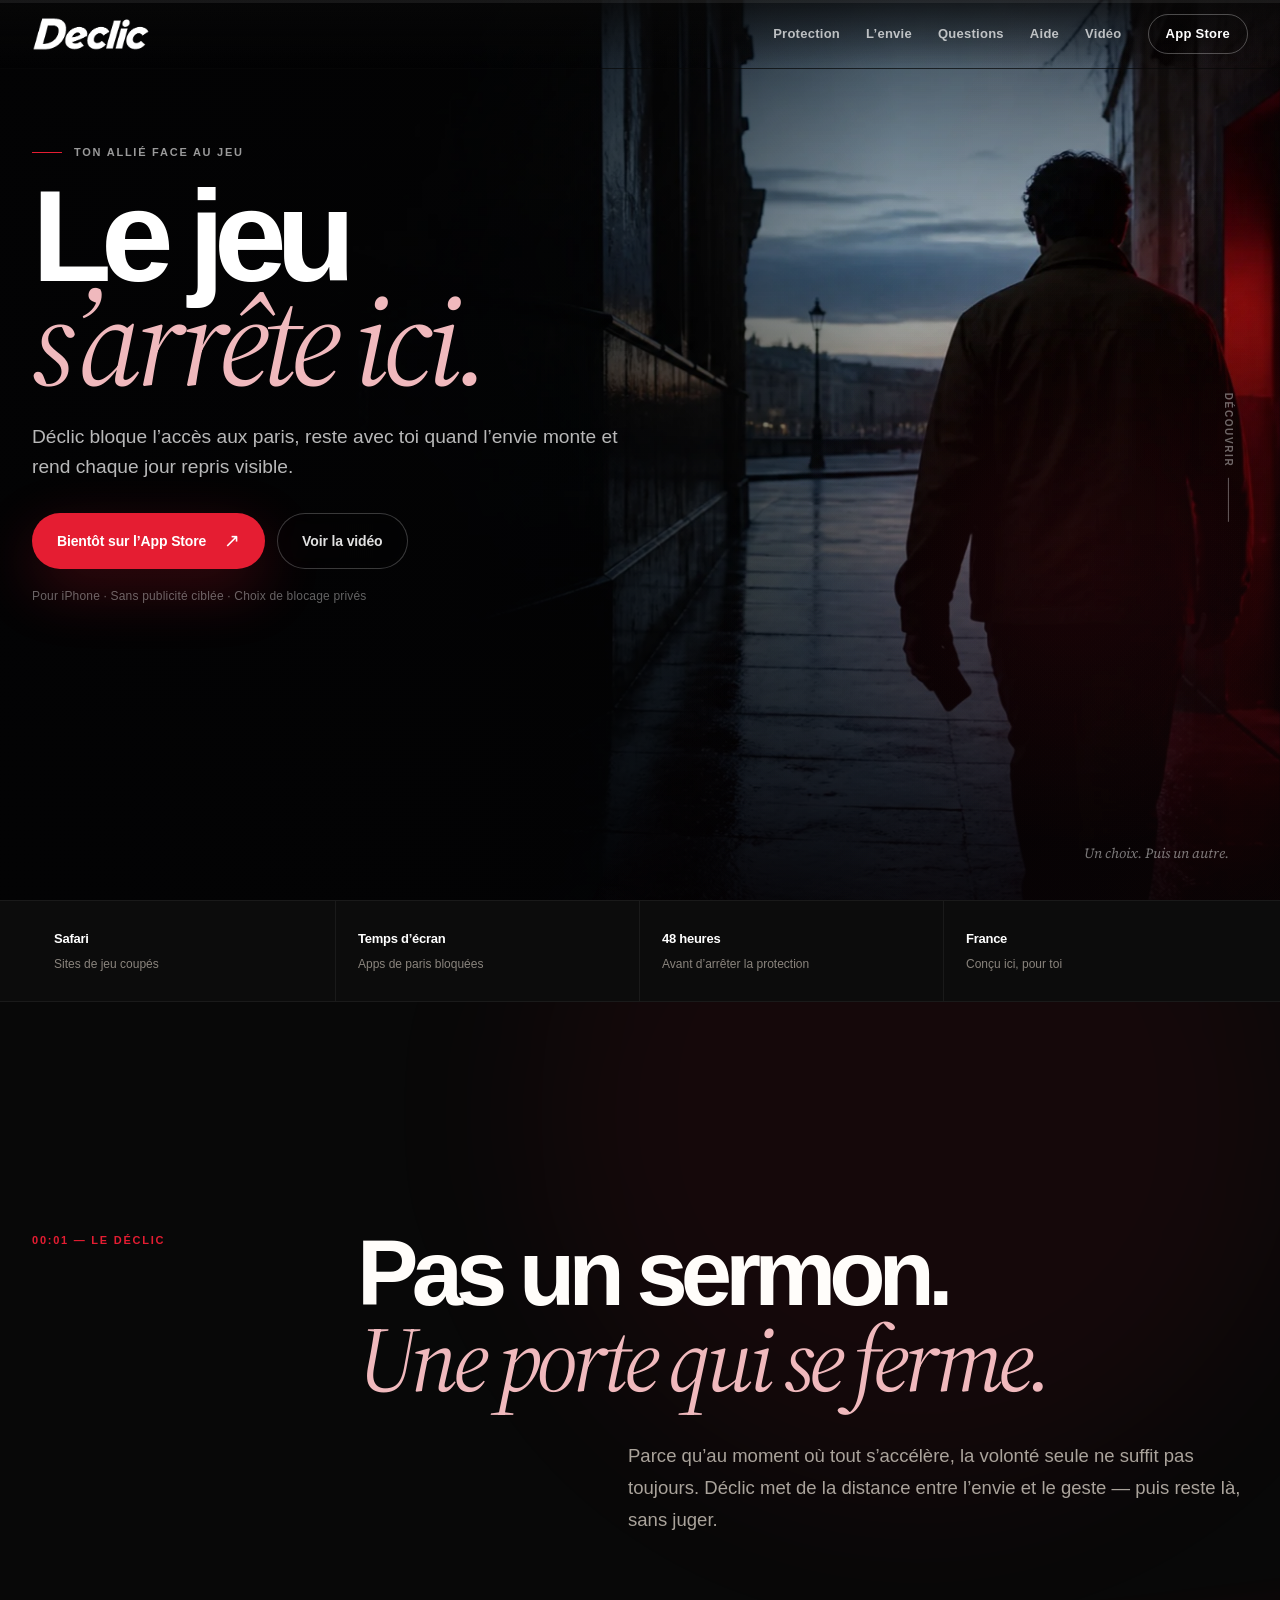
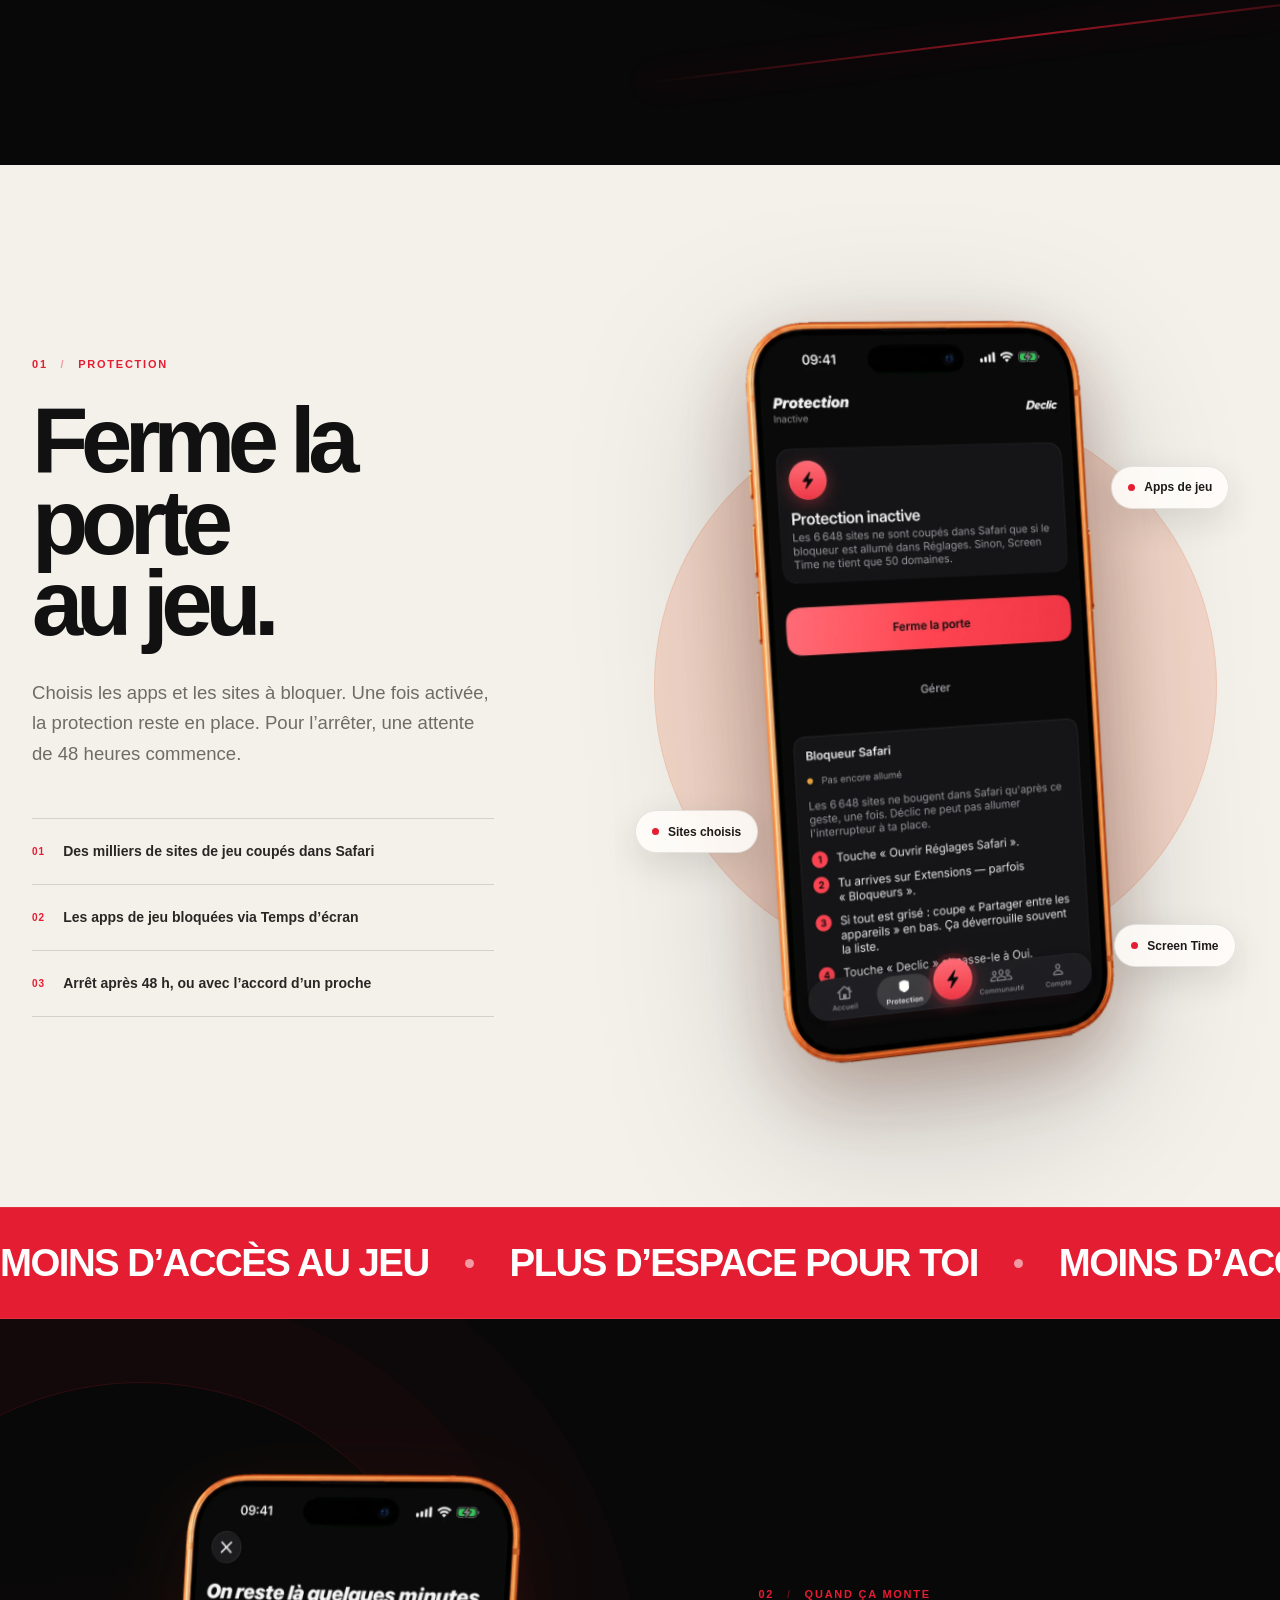
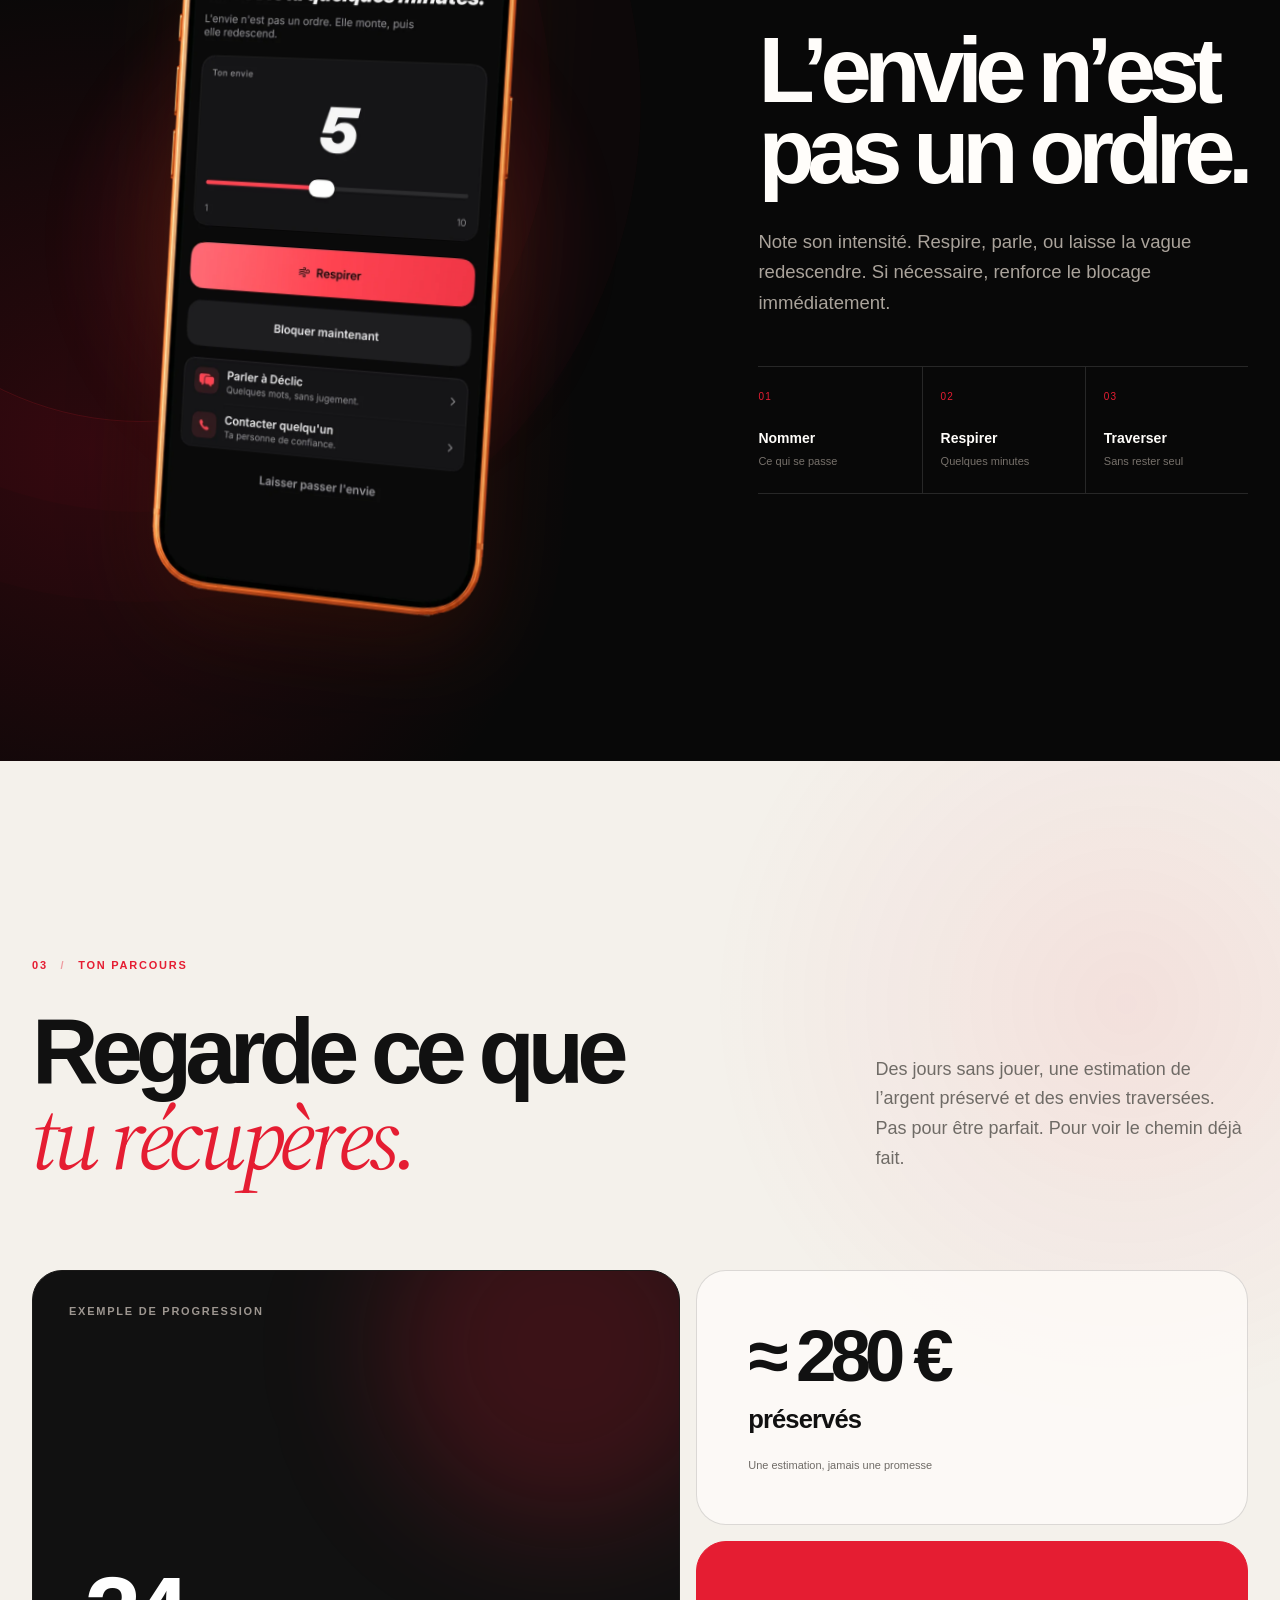
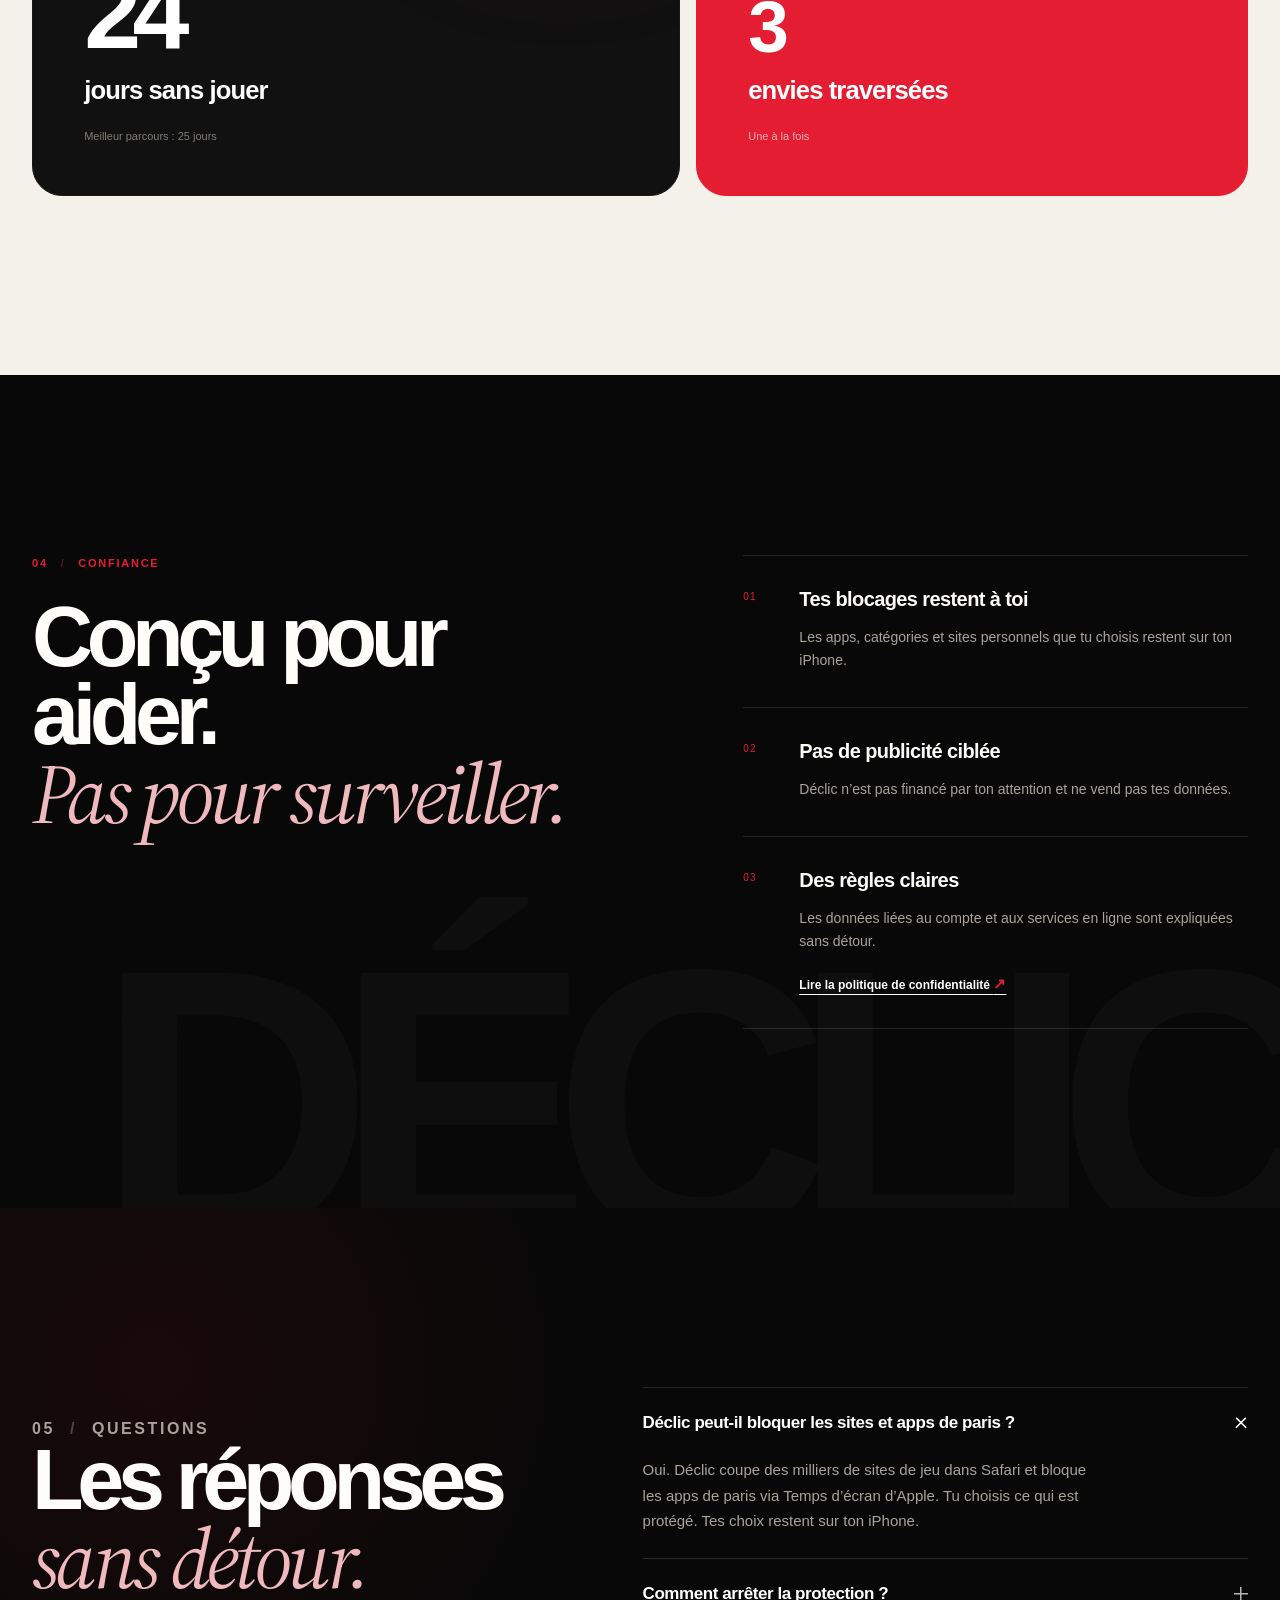
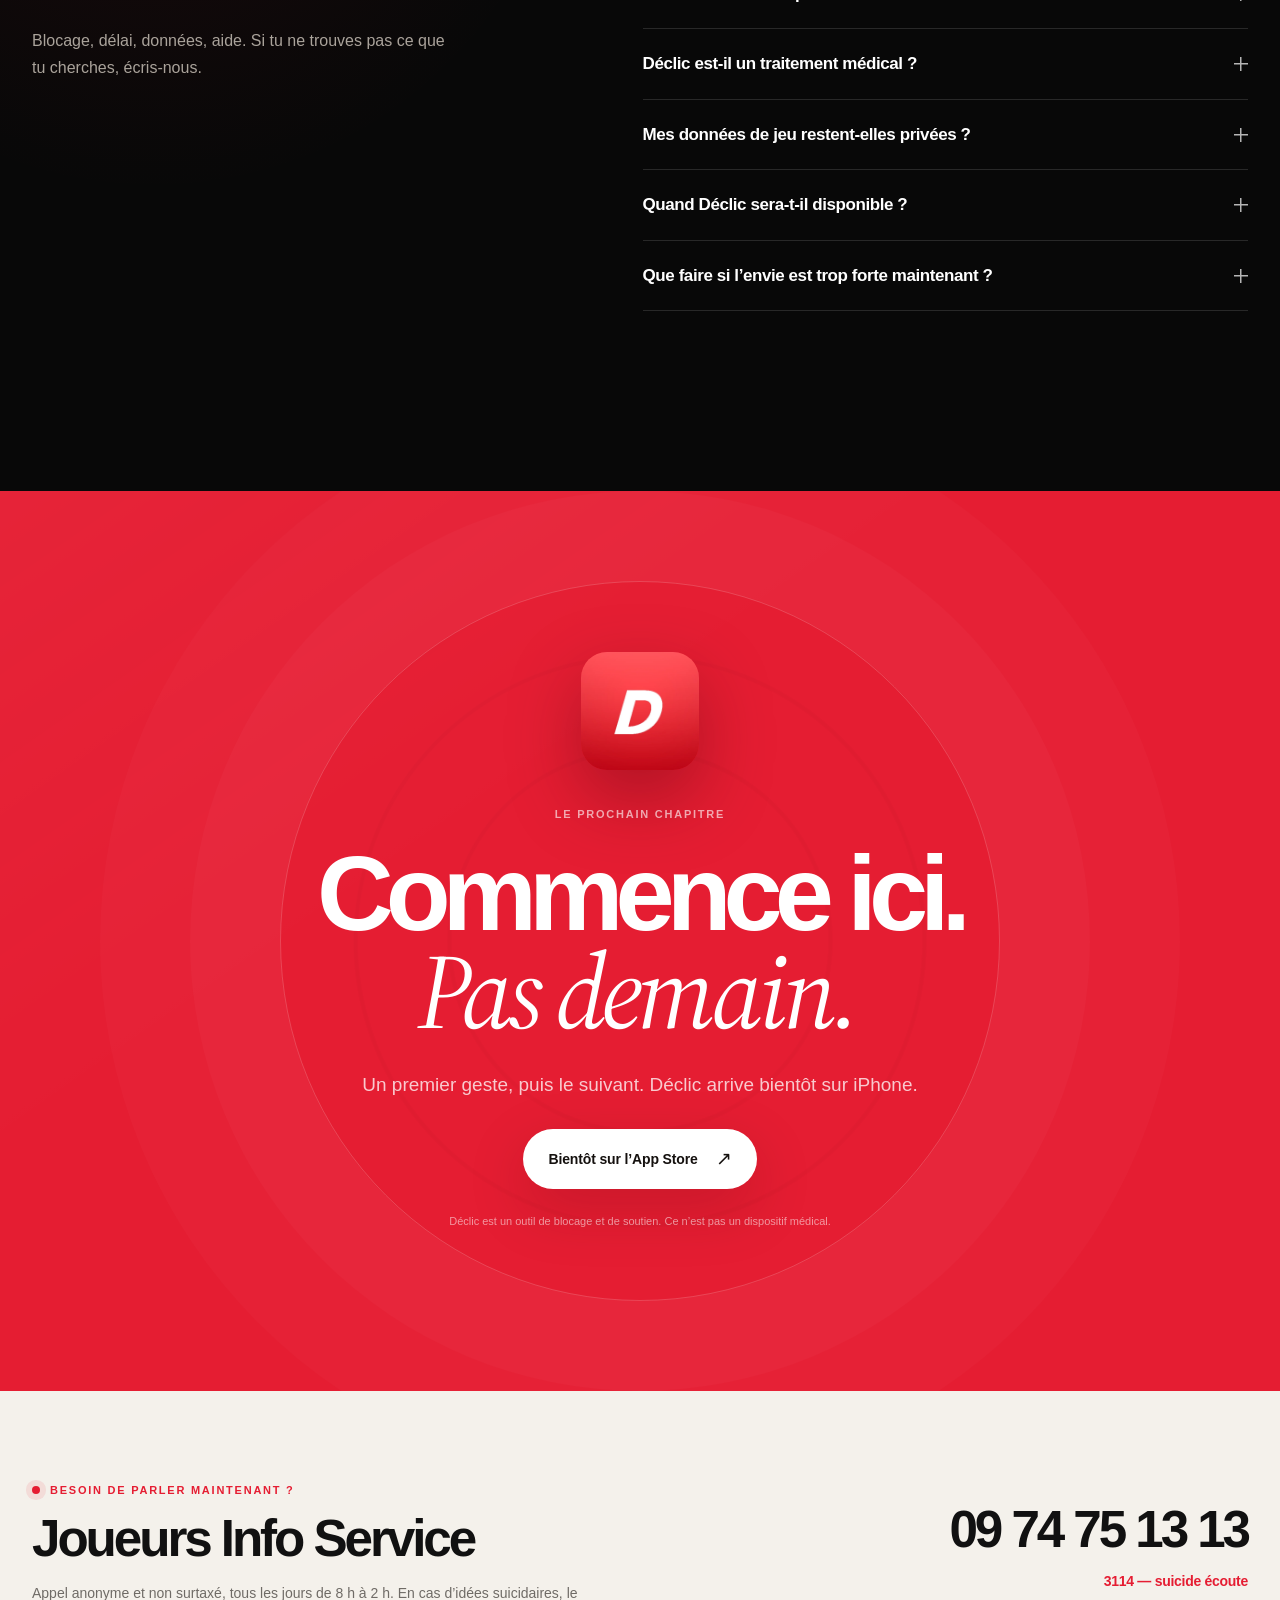
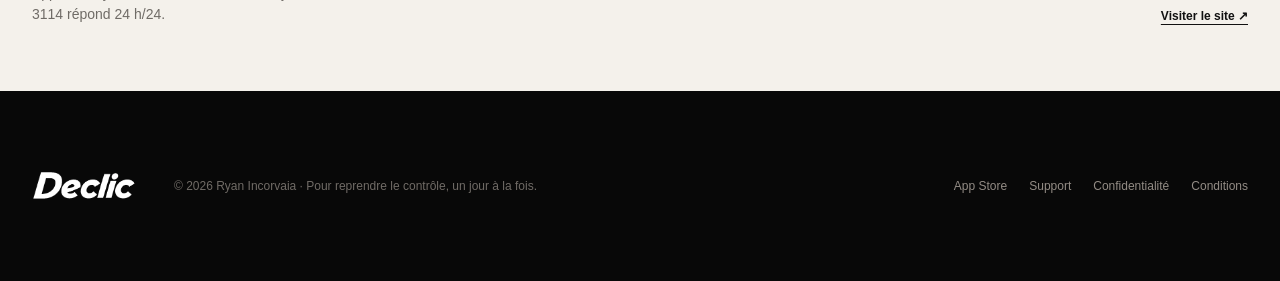
==== commit 90d9272c: "Put the short Déclic ad on the site for mobile viewing. The clip is at /pub/ with a tap-to-play page" ====
--- a/index.html
+++ b/index.html
@@ -189,6 +189,7 @@
           <a href="#envie">L’envie</a>
           <a href="#faq">Questions</a>
           <a href="support.html">Aide</a>
+          <a href="pub/">Vidéo</a>
           <a class="nav-cta" href="https://apps.apple.com/fr/app/id6802540340">
             App Store
           </a>
@@ -220,7 +221,7 @@
           <a class="button button-primary" href="https://apps.apple.com/fr/app/id6802540340">
             Bientôt sur l’App Store <span aria-hidden="true">↗</span>
           </a>
-          <a class="button button-ghost" href="#protection">Découvrir Déclic</a>
+          <a class="button button-ghost" href="pub/">Voir la vidéo</a>
         </div>
         <p class="hero-note">Pour iPhone · Sans publicité ciblée · Choix de blocage privés</p>
       </div>
